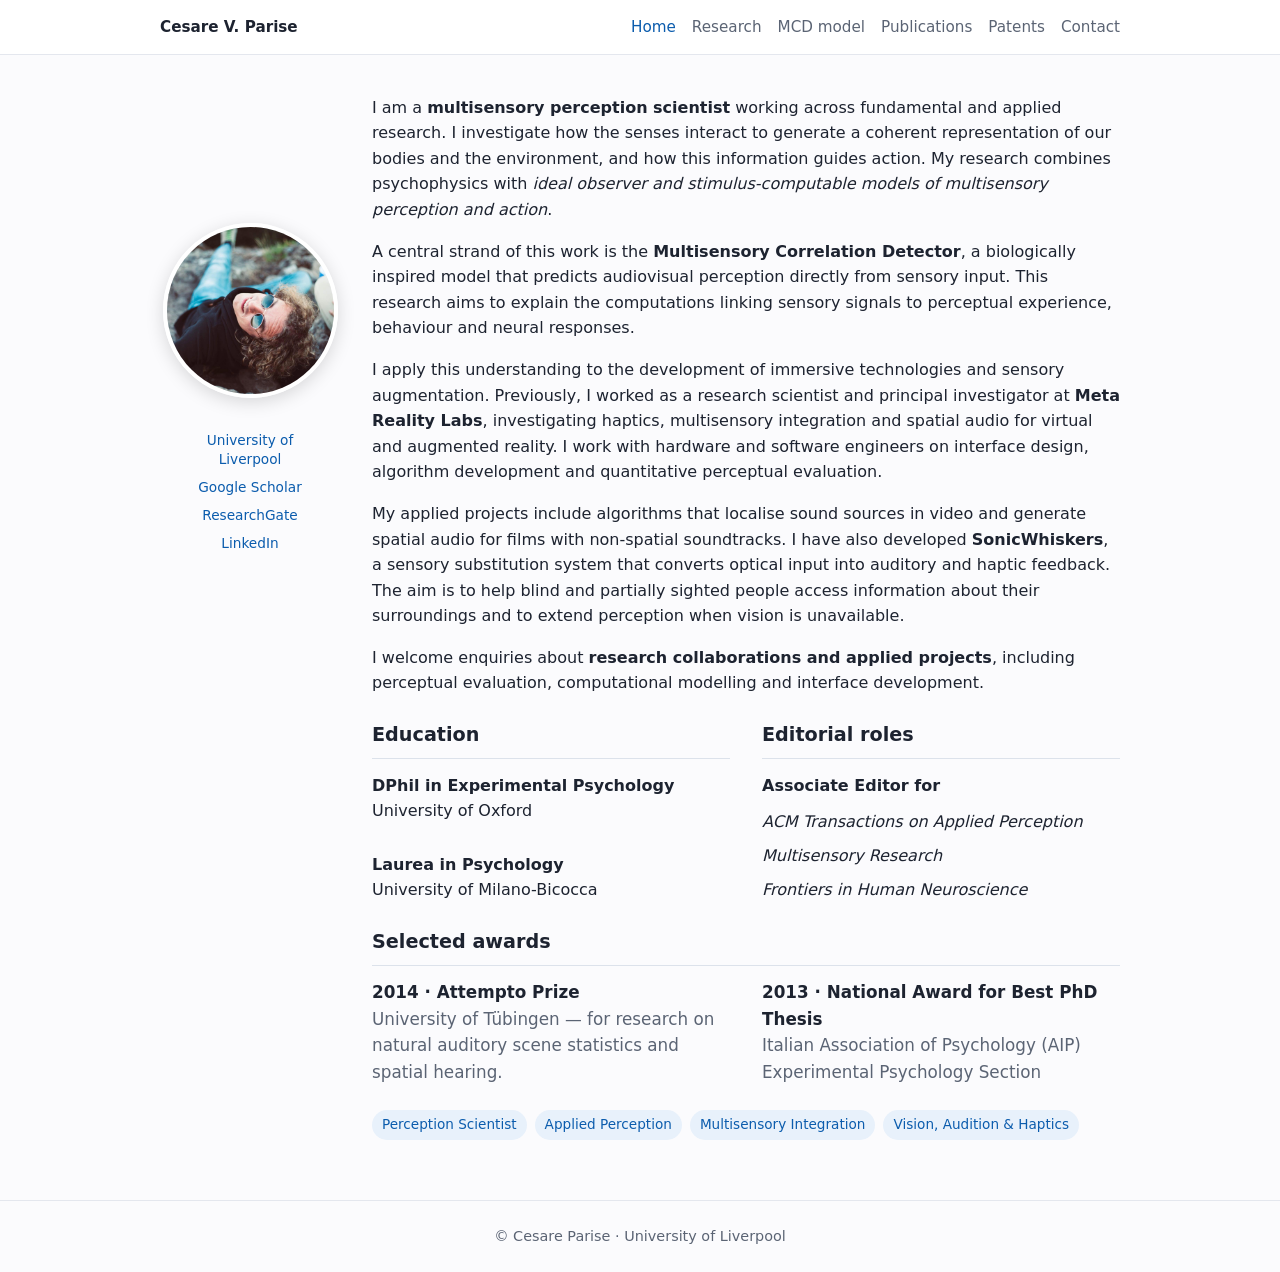
==== index.html @ 6cb60da1 "Edited the description of the input and computations in the index.html file to clarify the types of " ====
<!DOCTYPE html>
<html lang="en">
<head>
<meta charset="UTF-8">
<meta name="viewport" content="width=device-width, initial-scale=1.0">
<title>Cesare V. Parise – Perception Scientist</title>
<!-- Browser tab and bookmark icon -->
<link rel="icon" type="image/x-icon" href="favicon.ico?v=1">
<link rel="icon" type="image/png" sizes="32x32" href="favicon.png?v=1">
<link rel="apple-touch-icon" sizes="180x180" href="apple-touch-icon.png?v=1">
<style>
  :root { --ink:#1d2330; --muted:#5b6474; --accent:#0b5cad; --bg:#fbfbfd; --card:#ffffff; --line:#e4e7ee; }
  * { box-sizing: border-box; }
  body { margin:0; font-family: system-ui, -apple-system, "Segoe UI", Roboto, Helvetica, Arial, sans-serif; color:var(--ink); background:var(--bg); line-height:1.6; }
  header.top { background:#fff; border-bottom:1px solid var(--line); position:sticky; top:0; z-index:10; }
  nav { max-width:1000px; margin:0 auto; padding:14px 20px; display:flex; flex-wrap:wrap; gap:18px; align-items:center; justify-content:space-between; }
  nav .brand { font-weight:700; color:var(--ink); text-decoration:none; }
  nav ul { list-style:none; display:flex; gap:16px; margin:0; padding:0; flex-wrap:wrap; }
  nav a { color:var(--muted); text-decoration:none; font-size:0.95rem; }
  nav a:hover, nav a.active { color:var(--accent); }
  main { max-width:1000px; margin:0 auto; padding:40px 20px 60px; min-height:70vh; }
  .page { display:none; }
  .page.active { display:block; }
  .hero { display:grid; grid-template-columns: 220px 1fr; gap:36px; align-items:center; }
  .hero img { width:220px; height:220px; object-fit:cover; border-radius:50%; border:4px solid #fff; box-shadow:0 6px 24px rgba(0,0,0,.12); }
  h1 { font-size:2.2rem; margin:0 0 6px; }
  h2 { font-size:1.45rem; margin:36px 0 14px; border-bottom:2px solid var(--line); padding-bottom:6px; }
  h3 { font-size:1.1rem; margin:0 0 8px; }
  .role { color:var(--accent); font-weight:600; margin:0 0 14px; }
  .lead { font-size:1.08rem; }
  .badge { display:inline-block; background:#e8f1fb; color:var(--accent); padding:4px 10px; border-radius:999px; font-size:0.85rem; margin:4px 6px 0 0; }
  .grid { display:grid; grid-template-columns: repeat(auto-fit, minmax(260px,1fr)); gap:18px; }
  .card { background:var(--card); border:1px solid var(--line); border-radius:12px; padding:20px; }
  .card p { margin:0 0 8px; color:var(--muted); font-size:0.95rem; }
  .card.paper { border-left:4px solid var(--accent); }
  .meta { color:var(--muted); font-size:0.9rem; margin:6px 0 12px; }
  .placeholder { border:2px dashed #c5cdd9; border-radius:12px; padding:20px; color:var(--muted); background:#fff; }
  .industry { background:linear-gradient(135deg,#0b5cad 0%,#0a4a8a 100%); color:#fff; border-radius:16px; padding:32px; margin-top:36px; }
  .industry h2 { color:#fff; border-color:rgba(255,255,255,.3); margin-top:0; }
  .industry ul { padding-left:20px; margin:0 0 18px; }
  .industry li { margin-bottom:8px; }
  .btn { display:inline-block; background:#fff; color:var(--accent); padding:11px 20px; border-radius:8px; font-weight:700; text-decoration:none; margin-right:10px; margin-top:6px; }
  .btn.ghost { background:transparent; color:#fff; border:2px solid #fff; }
  .link { color:var(--accent); font-weight:600; text-decoration:none; }
  .pubs li { margin-bottom:12px; }
  .pubs .t { display:inline-block; font-size:0.75rem; background:#e8f1fb; color:var(--accent); border-radius:4px; padding:1px 6px; margin-right:6px; font-weight:600; }
  .yr { margin:28px 0 10px; color:var(--accent); font-size:1.1rem; }
  footer { border-top:1px solid var(--line); color:var(--muted); font-size:0.9rem; text-align:center; padding:24px 20px; }
  @media (max-width:720px) { .hero { grid-template-columns:1fr; text-align:center; } .hero img { margin:0 auto; } nav { justify-content:center; } }


/* ===== HOME PAGE LAYOUT ===== */

#page-home .hero {
  display: grid;
  grid-template-columns: 180px minmax(0, 1fr);
  grid-template-areas:
    "profile introduction"
    ".       credentials"
    ".       awards"
    ".       badges";
  column-gap: 2rem;
  row-gap: 1.5rem;
  align-items: start;
}

/* LEFT: photograph and profile links */

#page-home .home-profile {
  grid-area: profile;
  align-self: center;
  display: flex;
  flex-direction: column;
  align-items: center;
  gap: 1.2rem;
  min-width: 0;
}

#page-home .home-profile .home-portrait {
  display: block;
  width: 175px;
  height: 175px;
  aspect-ratio: 1;
  max-width: 100%;
  border-radius: 50%;
  object-fit: cover;
  object-position: center;
  border: 4px solid white;
  box-shadow: 0 4px 18px rgba(0,0,0,0.15);
}

/* Links beneath photograph */

#page-home .profile-links {
  display: flex;
  flex-direction: column;
  align-items: center;
  gap: 0.55rem;
  text-align: center;
}

#page-home .profile-links a {
  color: #0b5cad;
  text-decoration: none;
  font-size: 0.855rem;
  line-height: 1.4;
}

#page-home .profile-links a:hover {
  text-decoration: underline;
}

/* RIGHT: introduction */

#page-home .home-introduction {
  grid-area: introduction;
  min-width: 0;
}

#page-home .home-introduction p:first-child {
  margin-top: 0;
}

#page-home .home-introduction p:last-child {
  margin-bottom: 0;
}

/* RIGHT: credentials, two equally wide columns */

#page-home .home-credentials {
  grid-area: credentials;
  display: grid;
  grid-template-columns: repeat(2, minmax(0, 1fr));
  gap: 2rem;
  width: 100%;
  margin: 0;
  align-items: stretch;
}

#page-home .home-education,
#page-home .home-editorial {
  min-width: 0;
  display: flex;
  flex-direction: column;
}

#page-home .home-credentials h2 {
  font-size: 1.2rem;
  margin: 0 0 0.85rem;
  padding-bottom: 0.45rem;
  border-bottom: 1px solid #dce2eb;
}

/* Education: first qualification at top,
   second qualification at bottom */

#page-home .home-education .degree {
  margin: 0;
}

#page-home .home-education .degree:last-child {
  margin-top: auto;
}

/* Editorial entries: compact natural spacing */

#page-home .home-editorial p {
  margin: 0 0 0.65rem;
}

#page-home .editorial-list {
  list-style: none;
  display: flex;
  flex-direction: column;
  gap: 0.55rem;
  padding: 0;
  margin: 0;
}

#page-home .editorial-list li {
  margin: 0;
}

/* Selected awards: a full-width row below Education and Editorial roles,
   aligned to the main introduction rather than the portrait column. */
#page-home .home-awards {
  grid-area: awards;
  display: grid;
  grid-template-columns: repeat(2, minmax(0, 1fr));
  column-gap: 2rem;
  row-gap: 0.8rem;
  width: 100%;
  min-width: 0;
  align-items: start;
}

#page-home .home-awards h2 {
  grid-column: 1 / -1;
  margin: 0;
  padding-bottom: 0.45rem;
  border-bottom: 1px solid #dce2eb;
  font-size: 1.2rem;
}

#page-home .home-awards p {
  margin: 0;
  font-size: 1.05rem;
  line-height: 1.6;
  color: var(--muted);
  min-width: 0;
}

#page-home .home-awards strong { color: var(--ink); }
#page-home .home-awards a { color: inherit; text-decoration: none; }
#page-home .home-awards a:hover,
#page-home .home-awards a:focus-visible {
  color: var(--accent);
  text-decoration: underline;
}

/* RIGHT: badges below both columns */

#page-home .home-badges {
  grid-area: badges;
  display: flex;
  flex-wrap: wrap;
  gap: 0.5rem;
  min-width: 0;
}

#page-home .home-badges .badge {
  margin: 0;
}

/* MOBILE */

@media (max-width: 720px) {
  #page-home .hero {
    grid-template-columns: minmax(0, 1fr);
    grid-template-areas:
      "profile"
      "introduction"
      "credentials"
      "awards"
      "badges";
  }

  #page-home .home-profile {
    justify-self: center;
  }
}

@media (max-width: 520px) {
  #page-home .home-credentials {
    grid-template-columns: 1fr;
    gap: 1.75rem;
  }

  #page-home .home-education .degree:last-child {
    margin-top: 1rem;
  }

  #page-home .home-awards {
    grid-template-columns: 1fr;
    row-gap: 1rem;
  }
}





/* ===== RESEARCH PAGE ===== */

#page-research .research-area {
  margin-top: 2.5rem;
  padding-bottom: 2rem;
  border-bottom: 1px solid #dce2eb;
}

#page-research .research-area:last-child {
  border-bottom: none;
}

/* Figure and description */

#page-research .research-main {
  display: grid;
  grid-template-columns: minmax(0, 1.1fr) minmax(0, 1fr);
  gap: 2rem;
  align-items: start;
}

#page-research .research-figure {
  margin: 0;
  min-width: 0;
}

#page-research .research-figure img {
  display: block;
  width: 100%;
  height: auto;
  object-fit: contain;
  border-radius: 3px;
}

#page-research .research-figure figcaption {
  margin-top: 0.65rem;
  font-size: 0.82rem;
  line-height: 1.5;
  color: #667085;
}

#page-research .research-description {
  min-width: 0;
}

#page-research .research-description h2 {
  margin-top: 0;
}

#page-research .research-description p {
  margin-bottom: 1rem;
}

/* Publications */

#page-research .research-area > h3 {
  font-size: 1rem;
  margin-top: 1.5rem;
  margin-bottom: 0.75rem;
}

#page-research .research-publications {
  padding-left: 1.25rem;
  margin: 0;
}

#page-research .research-publications li {
  margin-bottom: 0.6rem;
  line-height: 1.55;
  font-size: 0.92rem;
}

#page-research .research-publications a {
  color: #0b5cad;
  text-decoration: none;
  font-weight: 500;
}

#page-research .research-publications a:hover {
  text-decoration: underline;
}

/* Responsive layout */

@media (max-width: 760px) {
  #page-research .research-main {
    grid-template-columns: 1fr;
    gap: 1.25rem;
  }
}





/* ===== CONTACT PAGE ===== */

#page-contact .contact-grid {
  display: grid;
  grid-template-columns: repeat(2, minmax(0, 1fr));
  gap: 1.25rem;
  margin: 1.5rem 0;
  align-items: stretch;
}

/* Matching cards */

#page-contact .contact-card {
  box-sizing: border-box;
  display: flex;
  flex-direction: column;
  min-width: 0;
  padding: 1.3rem;
  border: 1px solid #dce2eb;
  border-radius: 10px;
  background: #fff;
}

#page-contact .contact-card h2 {
  font-size: 1.1rem;
  margin: 0 0 1.1rem;
}

#page-contact .contact-card > p {
  margin: 0 0 0.9rem;
  line-height: 1.65;
}

/* Bottom-aligned content */

#page-contact .contact-card-footer {
  margin-top: auto;
  padding-top: 1.5rem;
  width: 100%;
}

#page-contact .contact-keywords {
  font-size: 0.85rem;
  line-height: 1.5;
  color: #667085;
  margin: 0 0 1rem;
}

/* Outlined action buttons */

#page-contact .contact-card a.contact-action,
#page-contact .contact-card a.contact-action:link,
#page-contact .contact-card a.contact-action:visited {
  box-sizing: border-box;
  display: flex;
  align-items: center;
  justify-content: center;

  width: 100%;
  min-height: 44px;
  padding: 0.65rem 1rem;

  border: 1px solid #0b5cad;
  border-radius: 24px;
  background: transparent;
  color: #0b5cad;

  font-size: 0.92rem;
  font-weight: 600;
  text-align: center;
  text-decoration: none;
  cursor: pointer;
}

#page-contact .contact-card a.contact-action:hover {
  background: #0b5cad;
  color: white;
  text-decoration: none;
}

#page-contact .contact-card a.contact-action:focus-visible {
  outline: 3px solid #80b4f5;
  outline-offset: 3px;
}

/* Direct contact */

#page-contact .contact-details {
  margin-top: 1.5rem;
  padding-top: 1.5rem;
  border-top: 1px solid #dce2eb;
}

#page-contact .contact-details h2 {
  font-size: 1.1rem;
  margin: 0 0 1rem;
}

#page-contact .contact-details p {
  margin: 0.65rem 0;
}

/* Copy email button */

#page-contact .copy-email {
  display: inline-block;
  margin-left: 0.75rem;
  padding: 0.25rem 0.6rem;
  border: 1px solid #dce2eb;
  border-radius: 6px;
  background: transparent;
  color: #0b5cad;
  font-size: 0.8rem;
  cursor: pointer;
}

#page-contact .copy-email:hover {
  background: #eaf2ff;
}

/* Mobile */

@media (max-width: 700px) {
  #page-contact .contact-grid {
    grid-template-columns: 1fr;
  }
}




/* ===== MULTISENSORY CORRELATION DETECTOR PAGE =====
   Scoped styles: these rules do not change Home, Research or Contact. */
#page-model { --mcd-soft: #eef4fb; --mcd-radius: 12px; }
#page-model a { color: var(--accent); text-underline-offset: 0.18em; }
#page-model a:focus-visible, #page-model summary:focus-visible,
#page-model video:focus-visible { outline: 3px solid #72a8e0; outline-offset: 4px; }
#page-model h1 { font-size: clamp(1.8rem, 4vw, 2.45rem); line-height: 1.2; max-width: 26ch; margin: 0; }
#page-model h2 { font-size: clamp(1.3rem, 3vw, 1.65rem); line-height: 1.3; border: 0; padding: 0; margin: 0 0 1.1rem; }
#page-model h3 { font-size: 1.08rem; line-height: 1.4; margin: 0 0 0.65rem; }
#page-model p { margin: 0 0 1rem; }
#page-model .mcd-eyebrow { color: var(--accent); font-size: 0.76rem; font-weight: 700; letter-spacing: 0.09em; text-transform: uppercase; margin: 0 0 0.65rem; }
#page-model .mcd-lead { max-width: 66ch; font-size: 1.18rem; line-height: 1.55; color: var(--muted); margin: 1rem 0 0; }
#page-model .mcd-page-heading { margin-bottom: 2.5rem; }
#page-model .mcd-hero { display: grid; grid-template-columns: minmax(0, 0.94fr) minmax(0, 1.06fr); gap: 2rem; align-items: center; }
#page-model .mcd-hero-copy { min-width: 0; }
#page-model .mcd-hero-copy h2 { font-size: 1.3rem; }
#page-model .mcd-actions { display: flex; flex-wrap: wrap; gap: 0.6rem; margin-top: 1.3rem; }
#page-model a.mcd-button { display: inline-flex; align-items: center; justify-content: center; min-height: 44px; padding: 0.65rem 1rem; border: 1px solid var(--accent); border-radius: 999px; background: transparent; color: var(--accent); font: inherit; font-size: 0.88rem; font-weight: 650; line-height: 1.35; text-align: center; text-decoration: none; }
#page-model a.mcd-button:hover { background: var(--mcd-soft); }
#page-model a.mcd-button-primary { color: #fff; background: var(--accent); }
#page-model a.mcd-button-primary:hover { background: #084781; }
#page-model .mcd-media, #page-model .mcd-figure { min-width: 0; margin: 0; }
#page-model .mcd-media { background: #fff; border: 1px solid var(--line); border-radius: var(--mcd-radius); overflow: hidden; }
#page-model .mcd-media-label { padding: 0.8rem 1rem; font-size: 0.8rem; font-weight: 700; border-bottom: 1px solid var(--line); }
#page-model video { display: block; width: 100%; height: auto; background: #fff; }
#page-model figcaption { color: var(--muted); font-size: 0.82rem; line-height: 1.55; }
#page-model .mcd-media figcaption { padding: 1rem; }
#page-model figcaption strong { color: var(--ink); }
#page-model .mcd-evidence-strip { display: grid; grid-template-columns: repeat(3,minmax(0,1fr)); margin-top: 2.25rem; padding: 1.3rem 0; background: var(--mcd-soft); border-radius: var(--mcd-radius); }
#page-model .mcd-evidence-strip > div { display: flex; flex-direction: column; padding: 0 1.25rem; }
#page-model .mcd-evidence-strip > div + div { border-left: 1px solid #d0ddeb; }
#page-model .mcd-evidence-strip strong { font-size: clamp(1.4rem, 3vw, 1.9rem); line-height: 1.2; color: var(--accent); }
#page-model .mcd-evidence-strip span { font-size: 0.85rem; color: var(--muted); margin-top: 0.35rem; }
#page-model .mcd-small { font-size: 0.82rem; line-height: 1.55; color: var(--muted); }
#page-model .mcd-stat-note { margin: 0.7rem 0 0; }
#page-model .mcd-cite { white-space: nowrap; font-size: 0.78em; font-weight: 650; text-decoration: none; }
#page-model .mcd-cite:hover { text-decoration: underline; }
#page-model .mcd-jumps { display: flex; flex-wrap: wrap; gap: 0.5rem 1rem; margin-top: 2rem; padding: 1rem 0; border-block: 1px solid var(--line); }
#page-model .mcd-jumps a { font-size: 0.86rem; text-decoration: none; padding: 0.3rem 0; }
#page-model .mcd-jumps a:hover { text-decoration: underline; }
#page-model .mcd-section { margin-top: 3.75rem; scroll-margin-top: 100px; }
#page-model .mcd-prose { max-width: none; }
#page-model .mcd-pipeline { display: grid; grid-template-columns: repeat(4,minmax(0,1fr)); gap: 0.75rem; list-style: none; padding: 0; margin: 1.75rem 0 0; }
#page-model .mcd-pipeline li { min-width: 0; padding: 1.1rem; border: 1px solid var(--line); border-radius: 9px; background: #fff; }
#page-model .mcd-pipeline span { display: block; font-size: 0.75rem; color: var(--accent); margin-bottom: 0.4rem; }
#page-model .mcd-pipeline strong { display: block; font-size: 0.91rem; line-height: 1.4; }
#page-model .mcd-pipeline small { display: block; font-size: 0.78rem; color: var(--muted); line-height: 1.4; margin-top: 0.3rem; }
#page-model .mcd-figure { margin: 1.5rem 0; }
#page-model .mcd-figure > a { display: block; border: 1px solid var(--line); padding: 1rem; background: #fff; border-radius: 10px; }
#page-model .mcd-figure img { display: block; max-width: 100%; width: 100%; height: auto; border: 0; border-radius: 0; box-shadow: none; object-fit: contain; }
#page-model .mcd-figure figcaption { margin-top: 0.75rem; }
#page-model .mcd-architecture { max-width: 760px; margin: 1.75rem 0; }
#page-model .mcd-details { margin: 1.5rem 0 0; background: #fff; border: 1px solid var(--line); border-radius: 10px; scroll-margin-top: 100px; }
#page-model .mcd-details summary { cursor: pointer; padding: 1rem 1.2rem; color: var(--accent); font-size: 0.94rem; font-weight: 650; }
#page-model .mcd-details[open] summary { border-bottom: 1px solid var(--line); }
#page-model .mcd-details-body { padding: 1.25rem; }
#page-model .mcd-details-body > :last-child { margin-bottom: 0; }
#page-model .mcd-contained-video { max-width: 640px; margin-inline: auto; }
#page-model .mcd-timeline { margin-top: 1.75rem; }
#page-model .mcd-milestone { display: grid; grid-template-columns: 105px minmax(0,1fr); gap: 1.35rem; padding: 0 0 2rem; }
#page-model .mcd-milestone:last-child { padding-bottom: 0; }
#page-model .mcd-milestone > div { padding-left: 1.35rem; border-left: 2px solid #d5e3f3; }
#page-model .mcd-year { color: var(--accent); font-size: 0.9rem; font-weight: 700; }
#page-model .mcd-milestone p:last-child { margin-bottom: 0; }
#page-model .mcd-transient-figure { max-width: 590px; }
#page-model .mcd-milestone-figure { max-width: 680px; margin-top: 1rem; }
#page-model .mcd-milestone-figure img { background: #fff; }
#page-model .mcd-signal-comparison { display: grid; grid-template-columns: repeat(2,minmax(0,1fr)); gap: 1rem; margin: 1.5rem 0; }
#page-model .mcd-compare-card { padding: 1.2rem; border: 1px solid var(--line); border-radius: 10px; background: #fff; }
#page-model .mcd-compare-card h3 { color: var(--accent); margin-bottom: 0.55rem; }
#page-model .mcd-compare-card ul { margin: 0.75rem 0 0; padding-left: 1.15rem; }
#page-model .mcd-compare-card li { margin-bottom: 0.45rem; font-size: 0.93rem; }
#page-model .mcd-video-pair { display: grid; grid-template-columns: repeat(2,minmax(0,1fr)); gap: 1rem; margin-top: 1rem; }
#page-model .mcd-video-pair .mcd-media { height: 100%; }
#page-model .mcd-video-pair figcaption { font-size: 0.8rem; }
#page-model .mcd-distance-figure-grid { display: grid; grid-template-columns: repeat(3,minmax(0,1fr)); gap: 1rem; margin: 1.35rem 0 1.5rem; }
#page-model .mcd-distance-panel { padding: 1rem; background: #fff; border: 1px solid #d4e2f2; border-radius: 10px; }
#page-model .mcd-distance-panel h3 { color: var(--accent); font-size: 0.95rem; margin-bottom: 0.45rem; }
#page-model .mcd-distance-panel ul { margin: 0; padding-left: 1.1rem; }
#page-model .mcd-distance-panel li { margin-bottom: 0.4rem; font-size: 0.92rem; }
#page-model .mcd-three-up { display: grid; grid-template-columns: repeat(3,minmax(0,1fr)); gap: 1rem; margin: 1.5rem 0; }
#page-model .mcd-topic { padding: 1.25rem; border: 1px solid var(--line); border-radius: 10px; background: #fff; }
#page-model .mcd-topic h3 { color: var(--accent); }
#page-model .mcd-topic p { font-size: 0.93rem; margin-bottom: 0; }
#page-model .mcd-demo-grid { display: grid; grid-template-columns: repeat(2,minmax(0,1fr)); gap: 1.25rem; margin-top: 1.5rem; }
#page-model .mcd-demo h3 { padding: 1rem; margin: 0; font-size: 1rem; border-bottom: 1px solid var(--line); }
#page-model .mcd-video-stage { aspect-ratio: 1 / 1; background: #f5f7fa; display: grid; place-items: center; }
#page-model .mcd-video-stage video { width: 100%; height: 100%; max-height: 100%; object-fit: contain; background: #fff; }
#page-model .mcd-case-study { background: var(--mcd-soft); border: 1px solid #d4e2f2; border-radius: var(--mcd-radius); padding: 2rem; }
#page-model .mcd-case-study > p:last-child { margin-bottom: 0; }
#page-model .mcd-distance-steps { display: grid; grid-template-columns: repeat(3,minmax(0,1fr)); gap: 1rem; margin: 1.5rem 0; }
#page-model .mcd-distance-steps > div { padding: 1rem; background: #fff; border-radius: 9px; }
#page-model .mcd-distance-steps span { display: block; font-size: 0.78rem; color: var(--muted); margin-bottom: 0.4rem; }
#page-model .mcd-distance-steps strong { display: block; font-size: 0.93rem; line-height: 1.5; }
#page-model .mcd-takeaway { font-size: 1.15rem; font-weight: 600; line-height: 1.5; border-left: 3px solid var(--accent); padding-left: 1.1rem; margin-block: 1.5rem; }
#page-model .mcd-application-grid { display: grid; grid-template-columns: repeat(3,minmax(0,1fr)); gap: 1rem; margin: 1.5rem 0; }
#page-model .mcd-application { border-top: 3px solid #a7bfdc; padding: 1.1rem 0.6rem 0 0; }
#page-model .mcd-application p { font-size: 0.94rem; }
#page-model .mcd-collaborate { display: flex; align-items: center; justify-content: space-between; gap: 1.5rem; border: 1px solid #d4e2f2; border-radius: var(--mcd-radius); background: var(--mcd-soft); padding: 1.6rem; margin-top: 1.75rem; }
#page-model .mcd-collaborate > div { max-width: 60ch; }
#page-model .mcd-collaborate p { margin-bottom: 0; font-size: 0.95rem; }
#page-model .mcd-collaborate .mcd-button { flex-shrink: 0; max-width: 100%; }
#page-model .mcd-key-paper { background: #fff; border: 1px solid var(--line); border-left: 4px solid var(--accent); border-radius: 9px; padding: 1.5rem; scroll-margin-top: 100px; }
#page-model .mcd-paper-meta { color: var(--muted); font-size: 0.85rem; }
#page-model .mcd-key-paper h3 { max-width: 75ch; }
#page-model .mcd-key-paper > p:not(.mcd-paper-meta) { color: var(--muted); font-size: 0.95rem; }
#page-model .mcd-references { margin: 0; padding-left: 1.4rem; }
#page-model .mcd-references li { font-size: 0.91rem; margin-bottom: 1.2rem; padding-left: 0.25rem; scroll-margin-top: 110px; }
#page-model .mcd-references li:last-child { margin-bottom: 0; }
#page-model .mcd-references span { display: block; color: var(--muted); margin-top: 0.3rem; }
@media (max-width: 800px) {
  #page-model .mcd-hero { grid-template-columns: minmax(0,1fr); }
  #page-model .mcd-hero-media { max-width: 660px; }
  #page-model .mcd-pipeline { grid-template-columns: repeat(2,minmax(0,1fr)); }
  #page-model .mcd-collaborate { flex-direction: column; align-items: flex-start; }
}
@media (max-width: 620px) {
  #page-model .mcd-page-heading { margin-bottom: 1.8rem; }
  #page-model .mcd-evidence-strip { grid-template-columns: minmax(0,1fr); padding: 0.25rem 1.2rem; }
  #page-model .mcd-evidence-strip > div { padding: 0.9rem 0; }
  #page-model .mcd-evidence-strip > div + div { border-left: 0; border-top: 1px solid #d0ddeb; }
  #page-model .mcd-demo-grid, #page-model .mcd-three-up, #page-model .mcd-application-grid, #page-model .mcd-distance-steps, #page-model .mcd-signal-comparison, #page-model .mcd-distance-figure-grid, #page-model .mcd-video-pair { grid-template-columns: minmax(0,1fr); }
  #page-model .mcd-milestone { grid-template-columns: minmax(0,1fr); gap: 0.35rem; }
  #page-model .mcd-milestone > div { padding-left: 1rem; }
  #page-model .mcd-section { margin-top: 2.75rem; scroll-margin-top: 155px; }
  #page-model .mcd-case-study { padding: 1.25rem; }
  #page-model .mcd-figure > a { padding: 0.4rem; }
  #page-model .mcd-key-paper, #page-model .mcd-references li, #page-model .mcd-details { scroll-margin-top: 155px; }
}
@media (prefers-reduced-motion: reduce) {
  #page-model * { scroll-behavior: auto; }
}

</style>
</head>
<body>

<header class="top">
  <nav>
    <a class="brand" href="#home">Cesare V. Parise</a>
    <ul>
      <li><a href="#home" data-page="home">Home</a></li>
      <li><a href="#research" data-page="research">Research</a></li>
      <li><a href="#model" data-page="model">MCD model</a></li>
      <li><a href="#publications" data-page="publications">Publications</a></li>
      <li><a href="#patents" data-page="patents">Patents</a></li>
      <li><a href="#contact" data-page="contact">Contact</a></li>
    </ul>
  </nav>
</header>

<main>

  
<!-- HOME -->
<section class="page" id="page-home">

  <div class="hero">

    <!-- LEFT: PROFILE -->
    <div class="home-profile">

      <img
        class="home-portrait"
        src="photo.jpg"
        alt="Portrait of Cesare V. Parise"
      >

      <nav class="profile-links" aria-label="Academic and professional profiles">

        <a href="https://www.liverpool.ac.uk/people/cesare-parise"
           target="_blank" rel="noopener noreferrer">
          University of Liverpool
        </a>

        <a href="https://scholar.google.com/citations?user=IR3CvcoAAAAJ&amp;hl=en"
           target="_blank" rel="noopener noreferrer">
          Google Scholar
        </a>

        <a href="https://www.researchgate.net/profile/Cesare-Parise"
           target="_blank" rel="noopener noreferrer">
          ResearchGate
        </a>

        <a href="https://uk.linkedin.com/in/cesare-parise-68345a6"
           target="_blank" rel="noopener noreferrer">
          LinkedIn
        </a>

      </nav>
    </div>


    <!-- RIGHT: INTRODUCTION -->
    <div class="home-introduction">

      <p>
        I am a <strong>multisensory perception scientist</strong>
        working across fundamental and applied research.
        I investigate how the senses interact to generate a
        coherent representation of our bodies and the environment,
        and how this information guides action.
        My research combines psychophysics with
        <em>ideal observer and stimulus-computable models of
        multisensory perception and action</em>.
      </p>

      <p>
        A central strand of this work is the
        <strong>Multisensory Correlation Detector</strong>,
        a biologically inspired model that predicts audiovisual
        perception directly from sensory input.
        This research aims to explain the computations linking
        sensory signals to perceptual experience, behaviour
        and neural responses.
      </p>

      <p>
        I apply this understanding to the development of
        immersive technologies and sensory augmentation.
        Previously, I worked as a research scientist and
        principal investigator at
        <strong>Meta Reality Labs</strong>,
        investigating haptics, multisensory integration and
        spatial audio for virtual and augmented reality.
        I work with hardware and software engineers on interface
        design, algorithm development and quantitative
        perceptual evaluation.
      </p>

      <p>
        My applied projects include algorithms that localise
        sound sources in video and generate spatial audio
        for films with non-spatial soundtracks.
        I have also developed <strong>SonicWhiskers</strong>,
        a sensory substitution system that converts optical
        input into auditory and haptic feedback.
        The aim is to help blind and partially sighted people
        access information about their surroundings and to
        extend perception when vision is unavailable.
      </p>

      <p>
        I welcome enquiries about
        <strong>research collaborations and applied projects</strong>,
        including perceptual evaluation, computational
        modelling and interface development.
      </p>

    </div>


    <!-- RIGHT: EDUCATION AND EDITORIAL ROLES -->
    <div class="home-credentials">

      <!-- LEFT COLUMN: EDUCATION -->
      <div class="home-education">

        <h2>Education</h2>

        <p class="degree">
          <strong>DPhil in Experimental Psychology</strong><br>
          University of Oxford
        </p>

        <p class="degree">
          <strong>Laurea in Psychology</strong><br>
          University of Milano-Bicocca
        </p>

      </div>

      <!-- RIGHT COLUMN: EDITORIAL ROLES -->
      <div class="home-editorial">

        <h2>Editorial roles</h2>

        <p><strong>Associate Editor for</strong></p>

        <ul class="editorial-list">
          <li>
            <em>ACM Transactions on Applied Perception</em>
          </li>
          <li>
            <em>Multisensory Research</em>
          </li>
          <li>
            <em>Frontiers in Human Neuroscience</em>
          </li>
        </ul>

      </div>

    </div>

    
    <!-- Selected awards: beneath Education and Editorial roles -->
    <div class="home-awards">

  <h2>Selected awards</h2>

  <p>
    <strong>
      2014 &middot;
      <a href="https://uni-tuebingen.de/newsfullview-landingpage/article/attempto-preis-fuer-junge-neurowissenschaftler/"
         target="_blank"
         rel="noopener noreferrer">Attempto Prize</a>
    </strong><br>
    University of Tübingen — for research on natural auditory
    scene statistics and spatial hearing.
  </p>

  <p>
    <strong>
      2013 &middot; National Award for Best PhD Thesis
    </strong><br>
    Italian Association of Psychology (AIP) Experimental Psychology Section<br>
    <!-- Thesis:
    <em>Signal compatibility as a modulatory factor for
    multisensory integration</em> -->
  </p>

    </div>

    <!-- RIGHT: RESEARCH BADGES -->
    <div class="home-badges">

      <span class="badge">Perception Scientist</span>
      <span class="badge">Applied Perception</span>
      <span class="badge">Multisensory Integration</span>
      <span class="badge">Vision, Audition &amp; Haptics</span>

    </div>

  </div>

</section>


<!-- RESEARCH -->
<section class="page" id="page-research">

  <h1>Research</h1>

  <p class="lead">
    My research investigates how the brain processes and combines
    information from vision, hearing and touch to perceive our bodies
    and surroundings and guide action. I combine psychophysics,
    computational modelling and neuroscience to understand the
    principles of sensory perception, with applications in immersive
    technologies and sensory augmentation.
  </p>


  <!-- 1. MULTISENSORY INTEGRATION -->
  <article class="research-area">

    <div class="research-main">

      <figure class="research-figure">
        <a href="MCD_capture.png" target="_blank">
          <img src="MCD_capture.png"
               alt="Multisensory Correlation Detector model"
               loading="lazy">
        </a>
        <figcaption>
          Multisensory Correlation Detector (MCD), a biologically
          inspired model for multisensory integration.
          Parise &amp; Ernst (2016), Nature Communications.
        </figcaption>
      </figure>

      <div class="research-description">
        <h2>Multisensory integration</h2>

        <p>
          All animals, even the simplest ones, rely on multiple sensory
          systems to perceive their bodies and surroundings.
          My research investigates the computational principles
          governing multisensory integration, with particular emphasis
          on vision and audition.
        </p>

        <p>
          A central question is how the brain determines which sensory
          signals originate from a common source and should therefore
          be integrated. I address this question through psychophysics
          and stimulus-computable models, with applications ranging
          from sensory substitution to artificial perception and
          augmented reality.
        </p>
      </div>

    </div>

    <h3>Selected publications</h3>

    <ul class="research-publications">

      <li>
        <a href="https://doi.org/10.1016/j.neubiorev.2025.106449"
           target="_blank" rel="noopener noreferrer">
          Parise, Parise &amp; Parise (2026).
        </a>
        Perceiving audiovisual synchrony: A quantitative synthesis
        of simultaneity and temporal order judgments from 185 studies.
        <em>Neuroscience &amp; Biobehavioral Reviews.</em>
      </li>

      <li>
        <a href="https://doi.org/10.7554/eLife.106122"
           target="_blank" rel="noopener noreferrer">
          Parise (2025).
        </a>
        Correlation detection as a stimulus computable account
        for audiovisual perception, causal inference, and saliency
        maps in mammals.
        <em>eLife.</em>
      </li>

      <li>
        <a href="https://doi.org/10.7554/eLife.90841"
           target="_blank" rel="noopener noreferrer">
          Parise &amp; Ernst (2025).
        </a>
        Multisensory integration operates on correlated input
        from unimodal transient channels.
        <em>eLife.</em>
      </li>

      <li>
        <a href="https://doi.org/10.1038/s41467-022-29687-6"
           target="_blank" rel="noopener noreferrer">
          Pesnot Lerousseau et al. (2022).
        </a>
        Multisensory correlation computations in the human brain
        identified by a time-resolved encoding model.
        <em>Nature Communications.</em>
      </li>

      <li>
        <a href="https://doi.org/10.1371/journal.pcbi.1005546"
           target="_blank" rel="noopener noreferrer">
          Parise &amp; Ernst (2017).
        </a>
        Noise, multisensory integration, and previous response
        in perceptual disambiguation.
        <em>PLOS Computational Biology.</em>
      </li>

      <li>
        <a href="https://doi.org/10.1038/ncomms11543"
           target="_blank" rel="noopener noreferrer">
          Parise &amp; Ernst (2016).
        </a>
        Correlation detection as a general mechanism for
        multisensory integration.
        <em>Nature Communications.</em>
      </li>

      <li>
        <a href="https://doi.org/10.1016/j.cub.2011.11.039"
           target="_blank" rel="noopener noreferrer">
          Parise, Spence &amp; Ernst (2012).
        </a>
        When correlation implies causation in multisensory integration.
        <em>Current Biology.</em>
      </li>

    </ul>

  </article>


  <!-- 2. SPATIAL HEARING -->
  <article class="research-area">

    <div class="research-main">

      <figure class="research-figure">
        <a href="PNAS_capture_small.png" target="_blank">
          <img src="PNAS_capture_small.png"
               alt="Frequency-dependent sound localisation responses"
               loading="lazy">
        </a>
        <figcaption>
          Frequency-induced biases in sound-source localisation,
          illustrated by localisation responses across different
          frequency bands.
          Parise, Knorre &amp; Ernst (2014), PNAS.
        </figcaption>
      </figure>

      <div class="research-description">
        <h2>Spatial hearing</h2>

        <p>
          Unlike vision and touch, which rely on spatially organised
          sensory receptors, the cochlea is organised primarily
          according to sound frequency. Nevertheless, humans can
          accurately localise sounds in their surroundings.
        </p>

        <p>
          My research investigates the computational principles
          of spatial hearing, including how acoustic cues and
          natural scene statistics shape sound localisation,
          how we perceive auditory motion, and how perceptual
          learning allows us to adapt to unfamiliar acoustic
          environments.
        </p>
      </div>

    </div>

    <h3>Selected publications</h3>

    <ul class="research-publications">

      <li>
        <a href="https://doi.org/10.1016/j.isci.2024.111308"
           target="_blank" rel="noopener noreferrer">
          Parise et al. (2024).
        </a>
        Happy new ears: Rapid adaptation to novel spectral cues
        in vertical sound localization.
        <em>iScience.</em>
      </li>

      <li>
        <a href="https://doi.org/10.1098/rspb.2017.0673"
           target="_blank" rel="noopener noreferrer">
          Senna, Parise &amp; Ernst (2017).
        </a>
        Modulation frequency as a cue for auditory speed perception.
        <em>Proceedings of the Royal Society B.</em>
      </li>

      <li>
        <a href="https://doi.org/10.1038/srep14054"
           target="_blank" rel="noopener noreferrer">
          Senna, Parise &amp; Ernst (2015).
        </a>
        Hearing in slow-motion: Humans underestimate the speed
        of moving sounds.
        <em>Scientific Reports.</em>
      </li>

      <li>
        <a href="https://doi.org/10.1073/pnas.1322705111"
           target="_blank" rel="noopener noreferrer">
          Parise, Knorre &amp; Ernst (2014).
        </a>
        Natural auditory scene statistics shapes human spatial hearing.
        <em>Proceedings of the National Academy of Sciences.</em>
      </li>

    </ul>

  </article>


  <!-- 3. TOUCH AND MOTOR CONTROL -->
  <article class="research-area">

    <div class="research-main">

      <figure class="research-figure">
        <a href="CHI_capture.png" target="_blank">
          <img src="CHI_capture.png"
               alt="Pseudo-haptic weight perception in virtual reality"
               loading="lazy">
        </a>
        <figcaption>
          Pseudo-haptic weight: manipulating the control-display
          ratio changes the perceived weight of virtual objects
          without physical force feedback.
          Samad et al. (2019), ACM CHI.
        </figcaption>
      </figure>

      <div class="research-description">
        <h2>Touch and motor control</h2>

        <p>
          Our hands are our primary means of interacting with
          the environment. Touch and proprioception provide
          information about objects and our own movements,
          contributing to both perception and action.
        </p>

        <p>
          My research investigates how tactile information
          contributes to manual interactions and how multisensory
          integration can compensate for impoverished haptic
          feedback. A particular focus is the development and
          evaluation of perceptually informed interfaces for
          virtual and augmented reality.
        </p>
      </div>

    </div>

    <h3>Selected publications</h3>

    <ul class="research-publications">

      <li>
        <a href="https://doi.org/10.1152/jn.00583.2020"
           target="_blank" rel="noopener noreferrer">
          Ryan et al. (2021).
        </a>
        The interaction between motion and texture in the sense of touch.
        <em>Journal of Neurophysiology.</em>
      </li>

      <li>
        <a href="https://doi.org/10.1126/sciadv.aaw3121"
           target="_blank" rel="noopener noreferrer">
          Moscatelli et al. (2019).
        </a>
        Touch as an auxiliary proprioceptive cue for movement control.
        <em>Science Advances.</em>
      </li>

      <li>
        <a href="https://doi.org/10.1145/3290605.3300550"
           target="_blank" rel="noopener noreferrer">
          Samad, Gatti, Hermes, Benko &amp; Parise (2019).
        </a>
        Pseudo-haptic weight: Changing the perceived weight
        of virtual objects by manipulating control-display ratio.
        <em>ACM CHI.</em>
      </li>

    </ul>

  </article>

</section>


  <!-- MODEL -->
  <section class="page" id="page-model" aria-labelledby="mcd-title">

    <header class="mcd-page-heading">
      <p class="mcd-eyebrow">From sensory signals to perception</p>
      <h1 id="mcd-title">Multisensory Correlation Detector model</h1>
      <p class="mcd-lead">A biologically inspired model that turns images and sounds into predictions of what we perceive&mdash;and where we look.</p>
    </header>

    <div class="mcd-hero">
      <div class="mcd-hero-copy">
        <h2>One mechanism. Many perceptual effects.</h2>
        <p>When someone speaks, their movements and voice change together. The <strong>Multisensory Correlation Detector (MCD)</strong> uses this shared structure to connect information across the senses.</p>
        <p>Rather than starting with a description of a stimulus, the model processes the stimulus itself. From pixels and audio samples, it generates predictions about audiovisual timing, cue integration, perceptual illusions and attention. <a class="mcd-cite" href="#mcd-ref-population" aria-label="Reference 1: Parise, 2025">[1]</a></p>
        <div class="mcd-actions">
          <a class="mcd-button mcd-button-primary" href="#mcd-applications">Explore the applications</a>
          <a class="mcd-button" href="https://elifesciences.org/articles/106122" target="_blank" rel="noopener noreferrer">Read the key paper</a>
        </div>
      </div>
      <figure class="mcd-media mcd-hero-media">
        <div class="mcd-media-label">Watch: predicting where people look</div>
        <video controls playsinline preload="none" width="616" height="332" poster="assets/mcd/gaze-poster.jpg" aria-describedby="mcd-gaze-caption">
          <source src="assets/mcd/gaze.mp4" type="video/mp4">
          Your browser does not support embedded video. <a href="assets/mcd/gaze.mp4">Open the gaze demonstration.</a>
        </video>
        <figcaption id="mcd-gaze-caption">The recorded conversation is shown above the model&rsquo;s correlation map; coloured markers show measured gaze. The model highlights the active speaker without face recognition or speech recognition. Demonstration accompanying <a href="https://elifesciences.org/articles/106122" target="_blank" rel="noopener noreferrer">Parise (2025)</a>, using footage and eye-tracking data from Coutrot &amp; Guyader (2015).</figcaption>
      </figure>
    </div>

    <div class="mcd-evidence-strip" aria-label="Scope of the 2025 population-model study">
      <div><strong>69</strong><span>experiments simulated</span></div>
      <div><strong>3 species</strong><span>humans, rats and monkeys</span></div>
      <div><strong>&gt;0.97</strong><span>reported mean model&ndash;data correlation</span></div>
    </div>
    <p class="mcd-small mcd-stat-note">Results reported in the 2025 population-model paper. Correlation measures agreement with the data, not percentage accuracy. The model shares its sensory architecture across tests; task-specific parameters and species-specific temporal tuning are described <a href="#mcd-scope">below</a>. <a class="mcd-cite" href="#mcd-ref-population" aria-label="Reference 1">[1]</a></p>

    <div class="mcd-jumps" role="navigation" aria-label="On this model page">
      <a href="#mcd-concept">The approach</a>
      <a href="#mcd-optimality">MLE &amp; causal inference</a>
      <a href="#mcd-mechanism">The mechanism</a>
      <a href="#mcd-evidence">The evidence</a>
      <a href="#mcd-demonstrations">Demonstrations</a>
      <a href="#mcd-distance">Synchrony with distance</a>
      <a href="#mcd-applications">Applied projects</a>
      <a href="#mcd-papers">Papers</a>
    </div>

    <section class="mcd-section" id="mcd-concept" aria-labelledby="mcd-concept-heading">
      <p class="mcd-eyebrow">The gap</p>
      <h2 id="mcd-concept-heading">What perception achieves is not yet how it works</h2>
      <div class="mcd-prose">
        <p>Multisensory research has been strongly shaped by ideal-observer models, particularly maximum-likelihood estimation and Bayesian causal inference. In David Marr&rsquo;s terms, these are primarily <strong>computational-level accounts</strong>: they explain the goals of perception, such as obtaining reliable estimates and deciding which signals belong together.</p>
        <p>Their success leaves an important question open. <strong>How are these computations performed on the sensory stream?</strong> The influential cue-integration models typically begin with quantities such as location, reliability or audiovisual delay. Biological systems must first extract useful information from changing light and sound.</p>
        <p>The MCD addresses this <strong>algorithmic gap</strong> by making the intermediate representations and transformations explicit. It does not reject the achievements of Bayesian models: it asks how behaviour consistent with those accounts can emerge from elementary operations on sensory signals. <a class="mcd-cite" href="#mcd-ref-population" aria-label="Reference 1">[1]</a></p>
      </div>
      <ol class="mcd-pipeline" aria-label="The model's processing stages">
        <li><span>01</span><strong>Images &amp; sounds</strong><small>The sensory input</small></li>
        <li><span>02</span><strong>Detect changes</strong><small>Transient sensory responses</small></li>
        <li><span>03</span><strong>Compare the senses</strong><small>Correlation and relative lag</small></li>
        <li><span>04</span><strong>Read out the response</strong><small>Perceptual decisions or saliency</small></li>
      </ol>
    </section>

    <section class="mcd-section" id="mcd-optimality" aria-labelledby="mcd-optimality-heading">
      <p class="mcd-eyebrow">Statistical optimality</p>
      <h2 id="mcd-optimality-heading">MLE and Bayesian causal inference explain a lot &mdash; but they start later in the computation</h2>
      <div class="mcd-prose">
        <p><strong>Maximum-likelihood estimation (MLE)</strong> explains why two sensory cues are often combined in proportion to their reliability. <strong>Bayesian causal inference (BCI)</strong> explains why that integration weakens or breaks down when the cues are too discrepant, by weighting fusion against the probability that the signals arise from a common cause.</p>
        <p>These frameworks are central to modern multisensory research and the MCD is meant to complement them, not replace them. Their main limitation is that they typically operate on <strong>experimenter-defined variables</strong> &mdash; such as cue location, audiovisual delay, cue reliability and their probability distributions. Real perceptual systems do not receive those abstractions. They receive patterns of light and sound, and must infer those quantities from the sensory stream.</p>
        <p>The MCD works one step earlier. It operates on <strong>signals and their processing</strong>: images, sounds, and the changing structure they share over time and space. From a scientific perspective, this means that the problem it solves is closer to the one biological perceptual systems actually face. A further consequence is breadth: the same model that reproduces MLE-like cue combination and BCI-like segregation can also be run on realistic audiovisual scenes, such as a real ventriloquist performance, where classical parametric models do not directly operate. <a class="mcd-cite" href="#mcd-ref-population" aria-label="Reference 1">[1]</a></p>
      </div>
      <div class="mcd-signal-comparison" aria-label="Comparison between statistical-level models and the signal-computable MCD approach">
 <article class="mcd-compare-card">
    <h3>Statistically optimal models (MLE and BCI)</h3>
    <ul>
      <li>
        <strong>Input:</strong>
        Sensory estimates and their probability distributions,
        including cue reliability and prior information.
      </li>
      <li>
        <strong>Computations:</strong>
        Reliability-weighted cue combination (MLE) and inference
        about common versus independent sensory causes (BCI).
      </li>
      <li>
        <strong>Outputs:</strong>
        Predicted perceptual estimates, biases, precision
        and patterns of sensory integration or segregation.
      </li>
    </ul>
  </article>

  <article class="mcd-compare-card">
    <h3>Stimulus-computable MCD model</h3>
    <ul>
      <li>
        <strong>Input:</strong>
        Spatiotemporally varying audiovisual signals, 
        including image sequences and acoustic waveforms.
      </li>
      <li>
        <strong>Computations:</strong>
        Unimodal transient detection and crossmodal correlation detection,
        producing dynamic representations of correlation and
        relative lag of unimodal transients across space and time.
      </li>
      <li>
        <strong>Outputs:</strong>
        Correlation and lag responses, spatial correspondence
        maps and predictions of perceptual judgements,
        cue integration and attentional orienting.
      </li>
    </ul>
  </article>

      </div>
      <p class="mcd-small">In the 2025 population-model paper, the spatial population of MCD units reproduces the classic signatures associated with MLE and BCI, while also extending naturally to realistic, dynamic material. This is the bridge between ideal-observer theory and stimulus-computable modelling. <a class="mcd-cite" href="#mcd-ref-population" aria-label="Reference 1">[1]</a></p>
    </section>

    <section class="mcd-section" id="mcd-mechanism" aria-labelledby="mcd-mechanism-heading">
      <p class="mcd-eyebrow">The mechanism</p>
      <h2 id="mcd-mechanism-heading">A familiar circuit, a different question</h2>
      <div class="mcd-prose">
        <p>The starting point is the <strong>Hassenstein&ndash;Reichardt detector</strong>, a classic model of motion vision. It compares signals from neighbouring visual locations after delaying one relative to the other. Its component operations have been studied extensively in insect neuroscience, providing a physiologically grounded starting point rather than an arbitrary mathematical construction.</p>
        <p>We adapted this principle to compare inputs <strong>across senses rather than across neighbouring points in an image</strong>. Two complementary outputs indicate how strongly the signals are correlated and which modality leads. Temporal filtering and simple interactions between signals make both outputs evolve continuously over time. <a class="mcd-cite" href="#mcd-ref-original" aria-label="Reference 4: Parise and Ernst, 2016">[4]</a></p>
        <p>The research programme is a test of sufficiency: <strong>how much of multisensory perception can this minimal, biologically plausible mechanism explain?</strong> The aim is not a separate model for every illusion, but a shared processing architecture tested against different stimuli, tasks and measures.</p>
      </div>
      <figure class="mcd-figure mcd-architecture">
        <a href="assets/mcd/population-model.png" target="_blank" rel="noopener noreferrer" aria-label="Open the population-model diagram at full size">
          <img src="assets/mcd/population-model.png" alt="A single detector compares auditory and visual transients and produces correlation and lag signals. A spatial population repeats this operation, with normalisation supporting a combined location estimate." width="984" height="629" loading="lazy">
        </a>
        <figcaption><strong>From a local computation to a population.</strong> Left: a detector provides correlation and lag read-outs. Right: spatially arranged detectors combine input from auditory and visual transient channels; normalisation supports a population estimate of location. Original artwork from Parise (2026), Figure 1. <a class="mcd-cite" href="#mcd-ref-perspective" aria-label="Reference 7: Parise, 2026 perspective">[7]</a></figcaption>
      </figure>
      <details class="mcd-details">
        <summary>Watch the original detector in action</summary>
        <div class="mcd-details-body">
          <figure class="mcd-media mcd-contained-video">
            <video controls playsinline preload="none" width="640" height="480" poster="assets/mcd/detector-animation-poster.jpg" aria-describedby="mcd-animation-caption">
              <source src="assets/mcd/detector-animation.mp4" type="video/mp4">
              <a href="assets/mcd/detector-animation.mp4">Open the detector animation.</a>
            </video>
            <figcaption id="mcd-animation-caption">The original MCD&rsquo;s two outputs change as the relative timing of the inputs changes. Correlation is strongest near alignment; the lag signal distinguishes which sense leads. This silent animation accompanies Parise &amp; Ernst (2016); later work refined the input stage to detect unsigned transients. <a class="mcd-cite" href="#mcd-ref-original" aria-label="Reference 4">[4]</a></figcaption>
          </figure>
        </div>
      </details>
    </section>

    <section class="mcd-section" id="mcd-evidence" aria-labelledby="mcd-evidence-heading">
      <p class="mcd-eyebrow">The research programme</p>
      <h2 id="mcd-evidence-heading">Evidence, not just a plausible circuit</h2>
      <div class="mcd-timeline">
        <article class="mcd-milestone">
          <p class="mcd-year">2012&ndash;2013</p>
          <div>
            <h3>Correlation matters beyond coincidence</h3>
            <p>Before developing the model, we tested whether the fine temporal structure of audiovisual signals affects integration. In a localisation task, the gain in precision matched the prediction for optimal integration only when the signals were temporally correlated&mdash;even though they occupied the same physical location in both conditions. A subsequent study showed the complementary cost: correlated signals made spatial discrepancies harder to detect. Correlation therefore promotes binding, not simply better performance on every task. <a class="mcd-cite" href="#mcd-ref-correlation" aria-label="Reference 2: Parise and colleagues, 2012">[2]</a> <a class="mcd-cite" href="#mcd-ref-crosscorrelation" aria-label="Reference 3: Parise and colleagues, 2013">[3]</a></p>
            <figure class="mcd-figure mcd-milestone-figure">
              <a href="assets/mcd/current-biology-2012-fig1.png" target="_blank" rel="noopener noreferrer" aria-label="Open Current Biology figure 1 at full size">
                <img src="assets/mcd/current-biology-2012-fig1.png" alt="Figure from the 2012 Current Biology paper showing correlated and uncorrelated audiovisual stimuli and the localisation set-up used to test whether correlation promotes multisensory integration." width="490" height="740" loading="lazy">
              </a>
              <figcaption><strong>From the 2012 study.</strong> Correlated and uncorrelated audiovisual sequences were compared using the same localisation task. This was the empirical starting point for the correlation-based framework. Figure 1 from Parise, Spence &amp; Ernst (2012). <a class="mcd-cite" href="#mcd-ref-correlation" aria-label="Reference 2">[2]</a></figcaption>
            </figure>
          </div>
        </article>
        <article class="mcd-milestone">
          <p class="mcd-year">2016</p>
          <div>
            <h3>Predicting a percept, not recovering a label</h3>
            <p>The first MCD was tested with independently generated, random sequences of clicks and flashes. Observers judged whether the streams seemed to share a cause and which seemed to lead. These sequences did not supply a uniquely defined correct classification for the two streams as a whole. Success therefore required matching the stimulus features that shaped human judgements&mdash;not merely recovering an experimenter-assigned answer. Given the same sequences, the MCD reproduced the observed classification patterns. <a class="mcd-cite" href="#mcd-ref-original" aria-label="Reference 4">[4]</a></p>
          </div>
        </article>
        <article class="mcd-milestone">
          <p class="mcd-year">2022</p>
          <div>
            <h3>Testing the computations against brain activity</h3>
            <p>In a magnetoencephalography (MEG) study, participants judged audiovisual sequences while their brain activity was recorded. A time-resolved encoding analysis linked the MCD&rsquo;s dynamics to temporo-parietal responses. Correlation-related signals were evident across tasks; lag-related evidence was more task-dependent. This connects a model of behavioural judgements to the unfolding neural computations, rather than only to a final response. <a class="mcd-cite" href="#mcd-ref-meg" aria-label="Reference 6: Pesnot Lerousseau and colleagues, 2022">[6]</a></p>
            <figure class="mcd-figure mcd-milestone-figure">
              <a href="assets/mcd/meg-2022-figure.png" target="_blank" rel="noopener noreferrer" aria-label="Open the MEG figure at full size">
                <img src="assets/mcd/meg-2022-figure.png" alt="Figure from the 2022 MEG study showing spatio-temporal cluster analysis, cluster activity as a function of MCD correlation output, single-trial behavioural prediction, and estimated cortical sources." width="920" height="750" loading="lazy">
              </a>
              <figcaption><strong>The link to brain activity.</strong> A simple summary figure from the MEG paper: MCD-related dynamics predict task-relevant neural activity and help localise its cortical sources. Figure 3 from Pesnot Lerousseau et al. (2022). <a class="mcd-cite" href="#mcd-ref-meg" aria-label="Reference 6">[6]</a></figcaption>
            </figure>
          </div>
        </article>
        <article class="mcd-milestone">
          <p class="mcd-year">2025</p>
          <div>
            <h3>What enters the detector? Changes, not sustained intensity</h3>
            <p>Two psychophysical experiments identified the importance of <strong>unsigned transients</strong>: changes in a signal, regardless of whether its intensity rises or falls. This matters because a shared event need not make light and sound intensities change in the same direction. The relevant evidence can be that something changes in both senses at the same time.</p>
            <p>A striking prediction follows. For periodically modulated stimuli, both onsets and offsets provide matching events. Perceived synchrony can therefore peak <strong>twice within one stimulus cycle</strong>&mdash;when the signals are in phase and when they are half a cycle apart. Observers showed this frequency-doubling effect, and the transient-based MCD reproduced it. <a class="mcd-cite" href="#mcd-ref-transients" aria-label="Reference 5: Parise and Ernst, 2025">[5]</a></p>
            <figure class="mcd-figure mcd-transient-figure">
              <a href="assets/mcd/two-peaked-synchrony.png" target="_blank" rel="noopener noreferrer" aria-label="Open the synchrony data and model plot at full size">
                <img src="assets/mcd/two-peaked-synchrony.png" alt="Reported synchrony peaks twice per period of audiovisual phase shift. Human data points closely follow the MCD curve; the two ends of the horizontal axis represent the same phase." width="1060" height="540" loading="lazy">
              </a>
              <figcaption><strong>Two synchrony peaks, one mechanism.</strong> Dots: human judgements. Curve: MCD responses. The endpoints repeat the same phase; the second distinct maximum occurs halfway through the cycle. Cropped from Parise &amp; Ernst (2025), Figure 5d. <a class="mcd-cite" href="#mcd-ref-transients" aria-label="Reference 5">[5]</a></figcaption>
            </figure>
          </div>
        </article>
      </div>
    </section>

    <section class="mcd-section" id="mcd-population" aria-labelledby="mcd-population-heading">
      <p class="mcd-eyebrow">The population model</p>
      <h2 id="mcd-population-heading">From clicks and flashes to natural audiovisual scenes</h2>
      <div class="mcd-prose">
        <p>A single detector compares two signals over time. A <strong>lattice of detectors</strong> extends the same operation across space: each unit compares local visual changes with auditory input. With spatialised sound, the sensory inputs have aligned receptive fields; with a mono soundtrack, the auditory envelope is shared across image locations. The architecture does not require lateral message-passing between detector units; a population normalisation is used for spatial estimation.</p>
        <p>This makes the model <strong>image- and sound-computable</strong>. It can process the footage used in an experiment, rather than being supplied only with its nominal audiovisual delay or spatial discrepancy. The 2025 study tested this architecture across 69 experiments, spanning seven behavioural tasks and data from 534 humans, 110 rats and two monkeys. <a class="mcd-cite" href="#mcd-ref-population" aria-label="Reference 1">[1]</a></p>
      </div>
      <div class="mcd-three-up">
        <article class="mcd-topic"><h3>Time</h3><p>Synchrony and temporal-order judgements, temporal adaptation, and the dependence of audiovisual speech illusions on timing.</p></article>
        <article class="mcd-topic"><h3>Space</h3><p>Reliability-weighted cue combination, the ventriloquist effect, and the integration or segregation of signals described by Bayesian causal inference.</p></article>
        <article class="mcd-topic"><h3>Attention</h3><p>Audiovisual saliency maps that identify correlated regions of a scene and predict the distribution of gaze during natural viewing.</p></article>
      </div>
      <p class="mcd-prose">The important result is not just the number of successful fits. <strong>The same low-level computations connect effects usually studied in separate paradigms.</strong> MLE-like cue integration and BCI-like segregation emerge from a shared sensory mechanism, rather than from independent explanations for each phenomenon. <a class="mcd-cite" href="#mcd-ref-population" aria-label="Reference 1">[1]</a></p>
      <details class="mcd-details" id="mcd-scope">
        <summary>What was fitted, and what does the model not claim?</summary>
        <div class="mcd-details-body mcd-prose">
          <p>The population study estimated a common set of temporal-filter constants jointly across human timing experiments, with a separate, faster tuning for rats. These constants were then held fixed across additional tests. Depending on the simulation, 0&ndash;4 further parameters described task read-out or spatial uncertainty; the gaze analysis required no additional fitted parameters. The model is therefore <em>not</em> wholly parameter-free, and the reported mean correlation is not a held-out accuracy score for every experiment.</p>
          <p>The speech simulations explain how audiovisual timing affects integration and the incidence of an illusion, not how a phoneme or word is recognised. The model does not currently include linguistic knowledge or top-down expectations. Its breadth is demonstrated over the tested studies, not over every possible audiovisual phenomenon. <a class="mcd-cite" href="#mcd-ref-population" aria-label="Reference 1">[1]</a></p>
        </div>
      </details>
    </section>

    <section class="mcd-section" id="mcd-demonstrations" aria-labelledby="mcd-demonstrations-heading">
      <p class="mcd-eyebrow">See the computations</p>
      <h2 id="mcd-demonstrations-heading">Illusions without a specialised illusion mechanism</h2>
      <p class="mcd-prose">These demonstrations show the model&rsquo;s responses to the audiovisual material itself. No face detector, lip tracker or speech recogniser is needed to compute the maps. Play with sound to experience the stimuli; browser playback is illustrative, not a calibrated psychophysical test. <a class="mcd-cite" href="#mcd-ref-population" aria-label="Reference 1">[1]</a></p>
      <div class="mcd-demo-grid">
        <figure class="mcd-media mcd-demo">
          <h3>When seeing changes hearing</h3>
          <div class="mcd-video-stage">
            <video controls playsinline preload="none" width="904" height="780" poster="assets/mcd/mcgurk-poster.jpg" aria-describedby="mcd-mcgurk-caption">
              <source src="assets/mcd/mcgurk.mp4" type="video/mp4">
              <a href="assets/mcd/mcgurk.mp4">Open the McGurk demonstration.</a>
            </video>
          </div>
          <figcaption id="mcd-mcgurk-caption"><strong>The McGurk illusion.</strong> Mismatched lip movements and speech can change the syllable a listener reports. As audiovisual delay varies, the model&rsquo;s correlation response changes with the likelihood of integration. The response concentrates around the mouth without recognising it as a mouth. The model predicts the timing dependence of the effect, not phoneme identity. Demonstration accompanying <a href="https://elifesciences.org/articles/106122" target="_blank" rel="noopener noreferrer">Parise (2025)</a>.</figcaption>
        </figure>
        <figure class="mcd-media mcd-demo">
          <h3>When sound follows a visual source</h3>
          <div class="mcd-video-stage">
            <video controls playsinline preload="none" width="450" height="606" poster="assets/mcd/ventriloquist-poster.jpg" aria-describedby="mcd-ventriloquist-caption">
              <source src="assets/mcd/ventriloquist.mp4" type="video/mp4">
              <a href="assets/mcd/ventriloquist.mp4">Open the ventriloquist demonstration.</a>
            </video>
          </div>
          <figcaption id="mcd-ventriloquist-caption"><strong>The ventriloquist effect.</strong> The upper panel shows the scene; the panels below show the spatial and temporal distribution of correlation. The response follows the visual source whose movements match the soundtrack, including the dummy. It does not need to understand the performance. The dummy&rsquo;s voice was pitch-shifted in post-production. Demonstration accompanying <a href="https://elifesciences.org/articles/106122" target="_blank" rel="noopener noreferrer">Parise (2025)</a>.</figcaption>
        </figure>
      </div>
      <details class="mcd-details">
        <summary>A closer look: the response to natural speech</summary>
        <div class="mcd-details-body">
          <figure class="mcd-media mcd-contained-video">
            <video controls playsinline preload="none" width="904" height="780" poster="assets/mcd/speech-poster.jpg" aria-describedby="mcd-speech-caption">
              <source src="assets/mcd/speech.mp4" type="video/mp4">
              <a href="assets/mcd/speech.mp4">Open the speech-processing demonstration.</a>
            </video>
            <figcaption id="mcd-speech-caption">The video, correlation map and lag map are shown side by side. Traces below show the stimuli, transient responses and detector outputs as the audiovisual delay changes. This makes the intermediate processing visible, not just the final prediction. Demonstration accompanying <a href="https://elifesciences.org/articles/106122" target="_blank" rel="noopener noreferrer">Parise (2025)</a>.</figcaption>
          </figure>
        </div>
      </details>
    </section>

    <section class="mcd-section mcd-case-study" id="mcd-distance" aria-labelledby="mcd-distance-heading">
      <p class="mcd-eyebrow">An unexpected test</p>
      <h2 id="mcd-distance-heading">Scaling synchrony with distance without explicitly calculating distance</h2>
      <p>Sound takes longer than light to reach an observer. In a classic experiment, Alais &amp; Carlile (2005) found that subjective audiovisual alignment shifted with perceived source distance, approximately as expected from sound propagation. The result was interpreted in terms of estimating distance and compensating for the associated acoustic travel time. <a class="mcd-cite" href="#mcd-ref-distance" aria-label="Reference 8: Alais and Carlile, 2005">[8]</a></p>
      <p>The MCD reproduces this shift <strong>without an explicit distance estimate or a stored speed of sound</strong>. The explanation lies in the auditory envelope: in the tested reverberant stimuli, increasing distance weakens the direct onset relative to the reverberant tail. The sound becomes less front-loaded, changing the evidence received by the lag detector.</p>
      <figure class="mcd-figure mcd-milestone-figure">
        <a href="assets/mcd/scaling-synchrony-distance-summary.png" target="_blank" rel="noopener noreferrer" aria-label="Open the synchrony-with-distance summary figure at full size">
          <img src="assets/mcd/scaling-synchrony-distance-summary.png" alt="Summary figure showing scaling of audiovisual synchrony with distance: stimulus log envelopes for different distances, temporal-order judgement curves, and the resulting shift in subjective synchrony as distance increases." width="640" height="228" loading="lazy">
        </a>
        <figcaption><strong>Scaling audiovisual synchrony with distance.</strong> The 2025 paper shows, side by side, the distance-dependent stimulus envelopes, the psychometric curves, and the resulting shift in subjective synchrony. The key point is that the scaling emerges from changes in the auditory signal itself. <a class="mcd-cite" href="#mcd-ref-population" aria-label="Reference 1">[1]</a></figcaption>
      </figure>
      <div class="mcd-distance-figure-grid" aria-label="What Figure 2B shows in the 2025 paper">
        <article class="mcd-distance-panel">
          <h3>Stimuli</h3>
          <ul>
            <li>Click envelopes recorded at different apparent distances</li>
            <li>The reverberant tail stays the same</li>
            <li>The direct onset weakens with distance</li>
          </ul>
        </article>
        <article class="mcd-distance-panel">
          <h3>Psychometric curves</h3>
          <ul>
            <li>Empirical and predicted synchrony curves are shown for each distance</li>
            <li>All four curves share the same decision parameters</li>
            <li>The separation across curves comes from the signal waveform</li>
          </ul>
        </article>
        <article class="mcd-distance-panel">
          <h3>Scaling result</h3>
          <ul>
            <li>The point of subjective synchrony shifts systematically with distance</li>
            <li>The shift scales approximately with the speed of sound</li>
            <li>The MCD reproduces this trend from the stimulus structure alone</li>
          </ul>
        </article>
      </div>
      <div class="mcd-distance-steps" aria-label="How the tested distance effect arises in the model">
        <div><span>In the stimulus</span><strong>Direct onset weakens relative to the reverberant tail</strong></div>
        <div><span>In the detector</span><strong>The temporal balance of sensory evidence shifts</strong></div>
        <div><span>In the prediction</span><strong>The point of subjective alignment shifts</strong></div>
      </div>
      <p>All four distance conditions were fitted with <strong>one shared set of decision parameters</strong>, while the temporal filters were held fixed. The separation between the curves therefore arose from the stimulus waveforms, not a different delay correction fitted to each distance. <a class="mcd-cite" href="#mcd-ref-population" aria-label="Reference 1">[1]</a></p>
      <p class="mcd-takeaway">The broader lesson: structure already present in a sensory signal can support behaviour that appears to require an explicit physical calculation.</p>
      <p class="mcd-small">The 2025 paper shows these three components together: the distance-dependent click envelopes, the corresponding psychometric curves, and the final scaling of subjective synchrony with distance. This demonstrates a sufficient signal-based explanation of the tested effect; it does not imply that the brain never represents distance. <a href="https://elifesciences.org/articles/106122/figures#fig2" target="_blank" rel="noopener noreferrer">See Figure 2B for the full stimuli and plots.</a></p>
    </section>

    <section class="mcd-section" id="mcd-applications" aria-labelledby="mcd-applications-heading">
      <p class="mcd-eyebrow">From a scientific model to applied research</p>
      <h2 id="mcd-applications-heading">Applied perception projects</h2>
      <p class="mcd-prose">A key advantage of stimulus-computable models is that they operate directly on the same audiovisual signals encountered by observers and delivered by technological systems. Unlike conventional models that require predefined descriptions of the stimuli, the MCD can analyse images and sounds themselves, making it possible to investigate how specific properties of real-world stimuli and interface outputs influence perception. This opens new opportunities for applied research, from the perceptual evaluation and optimisation of multisensory interfaces to the development of biologically inspired algorithms for artificial perception. </p>
      <div class="mcd-application-grid">
        <article class="mcd-application">
          <h3>Perceptual evaluation &amp; immersive interfaces</h3>
          <p>Use stimulus-specific predictions to investigate audiovisual timing, binding and salience in recordings or prototypes. The model can guide experimental comparisons and help identify which signal features drive a perceptual effect.</p>
        </article>
        <article class="mcd-application">
          <h3>Audiovisual localisation &amp; spatial audio</h3>
          <p>Explore correspondence maps for associating sounds with visible sources. This offers a foundation for bespoke algorithms in audiovisual media, spatial audio and systems that must orient towards relevant events.</p>
        </article>
        <article class="mcd-application">
          <h3>Interpretable multimodal AI &amp; robotics</h3>
          <p>A high response has a concrete explanation: local auditory and visual changes are correlated. Such a module could provide correspondence-based supervision for learning from unlabelled video, or an inspectable sensory front end for a larger system.</p>
        </article>
      </div>
      <p class="mcd-prose">The MCD's simple, biologically inspired computations offer a versatile foundation for developing efficient artificial perceptual systems. Its ability to extract meaningful audiovisual correspondences directly from sensory signals opens opportunities for real-time audiovisual processing, multimodal machine learning and robotics, bridging fundamental neuroscience and the development of next-generation perceptual technologies. <a class="mcd-cite" href="#mcd-ref-population" aria-label="Reference 1">[1]</a></p>
      <div class="mcd-collaborate">
        <div>
          <h3>Interested in an applied perception collaboration?</h3>
          <p>I welcome collaborative R&amp;D, bespoke algorithm development and model-based perceptual evaluation for immersive technologies, audiovisual systems, assistive technologies and multimodal machine perception.</p>
        </div>
        <a class="mcd-button mcd-button-primary" href="#contact">Discuss an applied project</a>
      </div>
    </section>

    <section class="mcd-section" id="mcd-papers" aria-labelledby="mcd-papers-heading">
      <p class="mcd-eyebrow">Read further</p>
      <h2 id="mcd-papers-heading">The research behind the model</h2>
      <article class="mcd-key-paper" id="mcd-ref-population">
        <p class="mcd-paper-meta">[1] Key paper &middot; Cesare V. Parise &middot; eLife, 2025</p>
        <h3>Correlation detection as a stimulus computable account for audiovisual perception, causal inference, and saliency maps in mammals</h3>
        <p>The population architecture, the 69-experiment evaluation, natural-scene demonstrations, assumptions and limitations. Full methods and MATLAB source code accompany the article.</p>
        <a class="mcd-button" href="https://elifesciences.org/articles/106122" target="_blank" rel="noopener noreferrer">Read the paper and access the code</a>
      </article>
      <details class="mcd-details">
        <summary>Foundations, experimental tests and perspective</summary>
        <div class="mcd-details-body">
          <ol class="mcd-references" start="2">
            <li id="mcd-ref-correlation"><strong>Parise, Spence &amp; Ernst (2012).</strong> <a href="https://doi.org/10.1016/j.cub.2011.11.039" target="_blank" rel="noopener noreferrer">When correlation implies causation in multisensory integration.</a> <em>Current Biology.</em><span>The precision benefit of integrating temporally correlated signals.</span></li>
            <li id="mcd-ref-crosscorrelation"><strong>Parise, Harrar, Ernst &amp; Spence (2013).</strong> <a href="https://doi.org/10.1163/22134808-00002417" target="_blank" rel="noopener noreferrer">Cross-correlation between auditory and visual signals promotes multisensory integration.</a> <em>Multisensory Research.</em><span>The corresponding cost: reduced sensitivity to spatial discrepancies.</span></li>
            <li id="mcd-ref-original"><strong>Parise &amp; Ernst (2016).</strong> <a href="https://doi.org/10.1038/ncomms11543" target="_blank" rel="noopener noreferrer">Correlation detection as a general mechanism for multisensory integration.</a> <em>Nature Communications.</em><span>The original detector and behavioural tests with stochastic sequences.</span></li>
            <li id="mcd-ref-transients"><strong>Parise &amp; Ernst (2025).</strong> <a href="https://elifesciences.org/articles/90841" target="_blank" rel="noopener noreferrer">Multisensory integration operates on correlated input from unimodal transient channels.</a> <em>eLife.</em><span>The transient input stage and the frequency-doubling prediction.</span></li>
            <li id="mcd-ref-meg"><strong>Pesnot Lerousseau, Parise, Ernst &amp; van Wassenhove (2022).</strong> <a href="https://doi.org/10.1038/s41467-022-29687-6" target="_blank" rel="noopener noreferrer">Multisensory correlation computations in the human brain identified by a time-resolved encoding model.</a> <em>Nature Communications.</em><span>The bridge from model dynamics to MEG responses.</span></li>
            <li id="mcd-ref-perspective"><strong>Parise (2026).</strong> <a href="https://www.researchgate.net/publication/400155988_A_new_look_at_audiovisual_perception_From_correlation_detection_to_a_general_theory_of_multisensory_integration" target="_blank" rel="noopener noreferrer">A new look at audiovisual perception: From correlation detection to a general theory of multisensory integration.</a> <em>The Cognitive Psychology Bulletin</em>, issue 11.<span>A narrative overview of the development of the framework.</span></li>
            <li id="mcd-ref-distance"><strong>Alais &amp; Carlile (2005).</strong> <a href="https://pubmed.ncbi.nlm.nih.gov/15668388/" target="_blank" rel="noopener noreferrer">Synchronizing to real events: Subjective audiovisual alignment scales with perceived auditory depth and speed of sound.</a> <em>Proceedings of the National Academy of Sciences.</em><span>The distance-and-synchrony experiment reproduced by the MCD.</span></li>
          </ol>
        </div>
      </details>
    </section>

  </section>

  <!-- PUBLICATIONS -->
  <section class="page" id="page-publications">
    <h1>Publications</h1>
    <p class="lead">
      Peer-reviewed articles, book chapters, and dissertations.
   </p>
   <p class="lead">
      Full-text copies of my publications are freely available on
      <a href="https://www.researchgate.net/profile/Cesare-Parise"
        target="_blank"
        rel="noopener noreferrer">ResearchGate</a>.
    </p>
    <!-- <h2>Featured</h2> -->
    <!-- <div class="card paper">
      <h3>Correlation detection as a stimulus computable account for audiovisual perception, causal inference, and saliency maps in mammals</h3>
      <p class="meta">eLife (2026) · Parise &amp; Ernst</p>
      <p><a class="link" href="https://elifesciences.org/articles/106122" target="_blank" rel="noopener">Article →</a></p>
    </div> -->
<!-- <li><strong>Parise, C.</strong>, Parise, E., &amp; Parise, A. (2025). Perceiving audiovisual synchrony: A quantitative synthesis of simultaneity and temporal order judgments from 185 studies. <em>Neuroscience &amp; Biobehavioral Reviews</em>, 106449.</li> -->
<!-- <li><strong>Parise, C.</strong> (2025). Correlation detection as a stimulus computable account for audiovisual perception, causal inference, and saliency maps in mammals. <em>eLife</em>, 14, RP106122.</li> -->
<!-- <li><strong>Parise, C.</strong>, &amp; Ernst, M. O. (2025). Multisensory integration operates on correlated input from unimodal transient channels. <em>eLife</em>, 12, RP90841.</li> -->
<!-- <li>Pesnot Lerousseau, J., <strong>Parise, C.</strong>, Ernst, M. O., &amp; van Wassenhove, V. (2022). Multisensory correlation computations in the human brain identified by a time-resolved encoding model. <em>Nature Communications</em>, 13, 2489.</li> -->
<!-- <li>Moscatelli, A., Bianchi, M., Ciotti, S., Bettelani, G. C., <strong>Parise, C.</strong>, Lacquaniti, F., &amp; Bicchi, A. (2019). Touch as an auxiliary proprioceptive cue for movement control. <em>Science Advances</em>, 5(6), eaaw3121.</li> -->
<!-- <li>Samad, M., Gatti, E., Hermes, A., Benko, H., &amp; <strong>Parise, C.</strong> (2019). Pseudo-haptic weight: Changing the perceived weight of virtual objects by manipulating control-display ratio. <em>CHI 2019</em>, 1–13.</li> -->
<!-- <li><strong>Parise, C.</strong>, &amp; Ernst, M. O. (2017). Noise, multisensory integration, and previous response in perceptual disambiguation. <em>PLoS Computational Biology</em>, 13(7), e1005546.</li> -->
<!-- <li><strong>Parise, C.</strong>, &amp; Ernst, M. O. (2016). Correlation detection as a general mechanism for multisensory integration. <em>Nature Communications</em>, 7, 11543.</li> -->
<!-- <li><strong>Parise, C.</strong>, Knorre, K., &amp; Ernst, M. O. (2014). Natural auditory scene statistics shapes human spatial hearing. <em>PNAS</em>, 111(16), 6104–6108.</li> -->



    <!-- <h2>Full list</h2> -->
    <ul class="pubs">
<h3 class="yr">2026</h3>
<li><span class="t">Article</span><strong>Parise, C.</strong>, Parise, E., &amp; Parise, A. (2026). Perceiving audiovisual synchrony: A quantitative synthesis of simultaneity and temporal order judgments from 185 studies. <em>Neuroscience &amp; Biobehavioral Reviews</em>, 106449.</li>
<li><span class="t">Article</span><strong>Parise, C.</strong> (2026). A new look at audiovisual perception: From correlation detection to a general theory of multisensory integration. <em>The Cognitive Psychology Bulletin</em>, (11).</li>
<li><span class="t">Article</span>Diederich, A., Otto, T., &amp; <strong>Parise, C.</strong> (2026). Viewpoint on multisensory decision-making. <em>Multisensory Research</em>, 1 (aop), 1–11.</li>
<h3 class="yr">2025</h3>
<li><span class="t">Article</span><strong>Parise, C.</strong> (2025). Correlation detection as a stimulus computable account for audiovisual perception, causal inference, and saliency maps in mammals. <em>eLife</em>, 14, RP106122.</li>
<li><span class="t">Article</span><strong>Parise, C.</strong>, &amp; Ernst, M. O. (2025). Multisensory integration operates on correlated input from unimodal transient channels. <em>eLife</em>, 12, RP90841.</li>
<h3 class="yr">2024</h3>
<li><span class="t">Article</span><strong>Parise, C.</strong>, Gori, M., Finocchietti, S., Ernst, M., Esposito, D., &amp; Tonelli, A. (2024). Happy new ears: Rapid adaptation to novel spectral cues in vertical sound localization. <em>iScience</em>, 27(12).</li>
<li><span class="t">Preprint</span><strong>Parise, C.</strong> (2024). A stimulus-computable model for audiovisual perception and spatial orienting in mammals. <em>bioRxiv</em>.</li>
<li><span class="t">Preprint</span><strong>Parise, C.</strong> (2024). Spatiotemporal models for multisensory integration. <em>bioRxiv</em>.</li>
<h3 class="yr">2022</h3>
<li><span class="t">Article</span>Pesnot Lerousseau, J., <strong>Parise, C.</strong>, Ernst, M. O., &amp; van Wassenhove, V. (2022). Multisensory correlation computations in the human brain identified by a time-resolved encoding model. <em>Nature Communications</em>, 13, 2489.</li>
<h3 class="yr">2021</h3>
<li><span class="t">Article</span>Ryan, C. P., Bettelani, G. C., Ciotti, S., <strong>Parise, C.</strong>, Moscatelli, A., &amp; Bianchi, M. (2021). The interaction between motion and texture in the sense of touch. <em>Journal of Neurophysiology</em>, 126(4), 1375–1390.</li>
<h3 class="yr">2019</h3>
<li><span class="t">Article</span>Moscatelli, A., Bianchi, M., Ciotti, S., Bettelani, G. C., <strong>Parise, C.</strong>, Lacquaniti, F., &amp; Bicchi, A. (2019). Touch as an auxiliary proprioceptive cue for movement control. <em>Science Advances</em>, 5(6), eaaw3121.</li>
<li><span class="t">Conference paper</span>Samad, M., Gatti, E., Hermes, A., Benko, H., &amp; <strong>Parise, C.</strong> (2019). Pseudo-haptic weight: Changing the perceived weight of virtual objects by manipulating control-display ratio. <em>CHI 2019</em>, 1–13.</li>
<li><span class="t">Conference paper</span>de Grosbois, J., Di Luca, M., King, R., <strong>Parise, C.</strong>, &amp; Ziat, M. (2019). Exogenous cueing of visual attention using small, directional, tactile cues applied to the fingertip. <em>IEEE World Haptics Conference</em>, 455–460.</li>
<li><span class="t">Conference paper</span>de Grosbois, J., King, R., Di Luca, M., <strong>Parise, C.</strong>, Bazen, R., &amp; Ziat, M. (2019). The frequency of tactile adaptation systematically biases subsequent frequency identification. <em>IEEE World Haptics Conference</em>, 295–300.</li>
<h3 class="yr">2017</h3>
<li><span class="t">Article</span>Senna, I., <strong>Parise, C.</strong>, &amp; Ernst, M. O. (2017). Modulation frequency as a cue for auditory speed perception. <em>Proceedings of the Royal Society B</em>, 284(1858), 20170673.</li>
<li><span class="t">Article</span><strong>Parise, C.</strong>, &amp; Ernst, M. O. (2017). Noise, multisensory integration, and previous response in perceptual disambiguation. <em>PLoS Computational Biology</em>, 13(7), e1005546.</li>
<h3 class="yr">2016</h3>
<li><span class="t">Article</span><strong>Parise, C.</strong>, &amp; Ernst, M. O. (2016). Correlation detection as a general mechanism for multisensory integration. <em>Nature Communications</em>, 7, 11543.</li>
<li><span class="t">Article</span><strong>Parise, C.</strong> (2016). Crossmodal correspondences: Standing issues and experimental guidelines. <em>Multisensory Research</em>, 29(1–3), 7–28.</li>
<li><span class="t">Article</span><strong>Parise, C.</strong>, Spence, C., &amp; Deroy, O. (2016). Understanding the correspondences: Introduction to the special issue on crossmodal correspondences. <em>Multisensory Research</em>, 29(1–3), 1–6.</li>
<h3 class="yr">2015</h3>
<li><span class="t">Article</span>Senna, I., Russo, C., <strong>Parise, C.</strong>, Ferrario, I., &amp; Bolognini, N. (2015). Altered visual feedback modulates cortical excitability in a mirror-box-like paradigm. <em>Experimental Brain Research</em>, 233(6), 1921–1929.</li>
<li><span class="t">Article</span>Senna, I., <strong>Parise, C.</strong>, &amp; Ernst, M. O. (2015). Hearing in slow-motion: Humans underestimate the speed of moving sounds. <em>Scientific Reports</em>, 5, 14054.</li>
<li><span class="t">Article</span>Everett, J. A. C., Schellhaas, F. M. H., Earp, B. D., Ando, V., Memarzia, J., <strong>Parise, C.</strong>, Fell, B., &amp; Hewstone, M. (2015). Covered in stigma? The impact of differing levels of Islamic head-covering on explicit and implicit biases toward Muslim women. <em>Journal of Applied Social Psychology</em>, 45(2), 90–104.</li>
<h3 class="yr">2014</h3>
<span class="t">Article</span><strong>Parise, C.</strong>, Knorre, K., &amp; Ernst, M. O. (2014). Natural auditory scene statistics shapes human spatial hearing. <em>PNAS</em>, 111(16), 6104–6108.</li>
<li><span class="t">Article</span>Senna, I., Maravita, A., Bolognini, N., &amp; <strong>Parise, C.</strong> (2014). The marble-hand illusion. <em>PLoS ONE</em>.</li>
<li><span class="t">Chapter</span>Van Dam, L. C. J., <strong>Parise, C.</strong>, &amp; Ernst, M. O. (2014). Modeling multisensory integration. In <em>Sensory Integration and the Unity of Consciousness</em>.</li>
<h3 class="yr">2013</h3>
<li><span class="t">Article</span><strong>Parise, C.</strong>, Harrar, V., Ernst, M. O., &amp; Spence, C. (2013). Cross-correlation between auditory and visual signals promotes multisensory integration. <em>Multisensory Research</em>.</li>
<li><span class="t">Chapter</span><strong>Parise, C.</strong>, &amp; Spence, C. (2013). Audiovisual crossmodal correspondences in the general population. In <em>The Oxford Handbook of Synesthesia</em>. Oxford University Press.</li>
<h3 class="yr">2012</h3>
<li><span class="t">Article</span><strong>Parise, C.</strong>, Spence, C., &amp; Ernst, M. O. (2012). When correlation implies causation in multisensory integration. <em>Current Biology</em>, 22(1), 46–49.</li>
<li><span class="t">Article</span><strong>Parise, C.</strong>, &amp; Spence, C. (2012). Audiovisual crossmodal correspondences and sound symbolism: A study using the implicit association test. <em>Experimental Brain Research</em>, 220(3), 319–333.</li>
<li><span class="t">Article</span>Spence, C., &amp; <strong>Parise, C.</strong> (2012). The cognitive neuroscience of crossmodal correspondences. <em>i-Perception</em>, 3(7), 410–412.</li>
<li><span class="t">Article</span><strong>Parise, C.</strong>, &amp; Spence, C. (2012). Assessing the associations between brand packaging and brand attributes using an indirect performance measure. <em>Food Quality and Preference</em>, 24(1), 17–23.</li>
<li><span class="t">Thesis</span><strong>Parise, C.</strong> (2012). Signal compatibility as a modulatory factor for audiovisual multisensory integration. PhD thesis, University of Oxford.</li>
<h3 class="yr">2011 and earlier</h3>
<li><span class="t">Article</span><strong>Parise, C.</strong>, &amp; Pavani, F. (2011). Evidence of sound symbolism in simple vocalizations. <em>Experimental Brain Research</em>, 214(3), 373–380.</li>
<!-- <h3 class="yr">2010</h3> -->
<li><span class="t">Article</span>Spence, C., &amp; <strong>Parise, C.</strong> (2010). Prior-entry: A review. <em>Consciousness and Cognition</em>, 19(1), 364–379.</li>
<!-- <h3 class="yr">2009</h3> -->
<li><span class="t">Article</span><strong>Parise, C.</strong>, &amp; Spence, C. (2009). 'When birds of a feather flock together': Synesthetic correspondences modulate audiovisual integration in non-synesthetes. <em>PLoS ONE</em>, 4(5), e5664.</li>
<!-- <h3 class="yr">2008</h3> -->
<li><span class="t">Article</span><strong>Parise, C.</strong>, &amp; Spence, C. (2008). Synesthetic congruency modulates the temporal ventriloquism effect. <em>Neuroscience Letters</em>, 442(3), 257–261.</li>
<!-- <h3 class="yr">2006</h3> -->
<li><span class="t">Thesis</span><strong>Parise, C.</strong> (2006). Somiglianze crossmodali: Interazioni fra stimoli visivi ed uditivi. Laurea thesis.</li>
</ul>
  </section>

  <!-- PATENTS -->
  <section class="page" id="page-patents">
    <h1>Patents</h1>
    <p class="lead">US patents on perceptual and multisensory technologies.</p>
    <div class="card paper">
      <h3>Impedance shaping for haptic interfaces on wearable devices</h3>
      <p class="meta">US Patent No. 11,385,716 · 2022</p>
      <p>Mukherjee, G., Shimasaki, K., King, R., Israr, A., Parise, C., Piazza, D., Samad, M. J., Gatti, E., &amp; Corson, N. R.</p>
      <p><a class="link" href="https://patents.google.com/patent/US11385716B2" target="_blank" rel="noopener">View on Google Patents →</a></p>
    </div>
    <div class="card paper">
      <h3>Using audio visual correspondence for sound source identification</h3>
      <p class="meta">US Patent No. 11,234,090 · 2022</p>
      <p>Donley, J., Robinson, P., &amp; Parise, C.</p>
      <p><a class="link" href="https://patents.google.com/patent/US11234090B2" target="_blank" rel="noopener">View on Google Patents →</a></p>
    </div>
    <div class="card paper">
      <h3>Audiovisual correspondence based signal augmentation</h3>
      <p class="meta">US Patent No. 11,087,777 · 2021</p>
      <p>Parise, C., Brimijoin, O., &amp; Robinson, P.</p>
      <p><a class="link" href="https://patents.google.com/patent/US11087777B2" target="_blank" rel="noopener">View on Google Patents →</a></p>
    </div>
    <div class="card paper">
      <h3>Methods and systems to control tactile content</h3>
      <p class="meta">US Patent No. 10,970,036 · 2021</p>
      <p>Parise, C., Khaleghimeybodi, M., Robinson, P., &amp; Gottlieb, P.</p>
      <p><a class="link" href="https://patents.google.com/patent/US10970036B2" target="_blank" rel="noopener">View on Google Patents →</a></p>
    </div>
    <!-- <div class="card paper">
      <h3>Perception Science Implementation of Audio and Tactile Frequency Congruency</h3>
      <p class="meta">US Patent No. 10,754,428 · 2020</p>
      <p>Parise, C., Rahman, S., Gatti, E., &amp; Samad, M.</p>
      <p><a class="link" href="https://patents.google.com/patent/US10754428B2" target="_blank" rel="noopener">View on Google Patents →</a></p>
    </div> -->
  </section>




<!-- CONTACT -->
<section class="page" id="page-contact">

  <h1>Contact</h1>

  <p class="lead">
    I welcome opportunities to collaborate on fundamental research
    and applied projects at the intersection of perception science,
    neuroscience and technology.
  </p>

  <div class="contact-grid">

    <!-- ACADEMIC COLLABORATIONS -->
    <div class="card contact-card">

      <h2>Academic collaborations</h2>

      <p>
        I welcome collaborations in multisensory perception,
        psychophysics and computational neuroscience, as well
        as invitations for seminars, research visits and
        interdisciplinary projects.
      </p>

      <p>
        <strong>Prospective PhD students and postdoctoral
        researchers</strong> are also encouraged to get in
        touch to discuss potential projects, supervision
        and funding opportunities.
      </p>

      <div class="contact-card-footer">

        <p class="contact-keywords">
          Research collaborations &middot;
          PhD &amp; postdoctoral enquiries &middot;
          Seminars
        </p>

        <a class="contact-action"
           href="mailto:cesare.parise@liverpool.ac.uk?subject=Academic%20collaboration"
           onclick="event.stopPropagation();">
          Discuss a collaboration
        </a>

      </div>

    </div>

    <!-- INDUSTRY AND APPLIED RESEARCH -->
    <div class="card contact-card">

      <h2>Industry &amp; applied research</h2>

      <p>
        I work with industry partners on perceptual evaluation,
        computational modelling and interface development,
        particularly in immersive technologies, spatial audio,
        haptics and sensory augmentation.
      </p>

      <div class="contact-card-footer">

        <p class="contact-keywords">
          R&amp;D collaborations &middot;
          Perceptual evaluation &middot;
          Technology transfer
        </p>

        <a class="contact-action"
           href="mailto:cesare.parise@liverpool.ac.uk?subject=Industry%20and%20applied%20research"
           onclick="event.stopPropagation();">
          Discuss an applied project
        </a>

      </div>

    </div>

  </div>

  <!-- DIRECT CONTACT -->
  <div class="contact-details">

    <h2>Direct contact</h2>

    <p>
      <strong>Email:</strong>
      <a class="link"
         href="mailto:cesare.parise@liverpool.ac.uk"
         onclick="event.stopPropagation();">
        cesare.parise@liverpool.ac.uk
      </a>

      <button type="button"
              class="copy-email"
              onclick="
                navigator.clipboard.writeText('cesare.parise@liverpool.ac.uk')
                  .then(() => {
                    this.textContent = 'Copied!';
                  })
                  .catch(() => {
                    this.textContent = 'Select and copy the address';
                  });
              ">
        Copy email
      </button>
    </p>

    <p>
      <strong>Affiliation:</strong>
      Department of Psychology,
      University of Liverpool, UK
    </p>

    <p>
      <a class="link"
         href="https://www.liverpool.ac.uk/people/cesare-parise"
         target="_blank"
         rel="noopener noreferrer"
         onclick="event.stopPropagation();">
        University of Liverpool profile
      </a>
    </p>

  </div>

</section>




</main>

<footer>© Cesare Parise · University of Liverpool</footer>

<script>
  (function () {
    'use strict';
    var pages = ['home', 'research', 'model', 'publications', 'patents', 'contact'];

    // Keep the existing page hashes, and also support anchors inside a page.
    // No link-click interception: external links and mailto links keep their native behaviour.
    function show() {
      var hash;
      try { hash = decodeURIComponent((location.hash || '#home').slice(1)); }
      catch (error) { hash = 'home'; }
      var target = document.getElementById(hash);
      var parentPage = target ? target.closest('.page') : null;
      var name = pages.indexOf(hash) !== -1 ? hash :
        (parentPage ? parentPage.id.replace(/^page-/, '') : 'home');

      pages.forEach(function (p) {
        var page = document.getElementById('page-' + p);
        if (page) page.classList.toggle('active', p === name);
      });
      document.querySelectorAll('nav a[data-page]').forEach(function (a) {
        var active = a.getAttribute('data-page') === name;
        a.classList.toggle('active', active);
        if (active) a.setAttribute('aria-current', 'page');
        else a.removeAttribute('aria-current');
      });
      document.querySelectorAll('#page-model video').forEach(function (video) {
        if (name !== 'model') video.pause();
      });

      // A citation can link into a closed disclosure: open its ancestors before scrolling.
      if (target && parentPage) {
        var ancestor = target;
        while (ancestor && ancestor !== parentPage) {
          if (ancestor.tagName === 'DETAILS') ancestor.open = true;
          ancestor = ancestor.parentElement;
        }
        window.requestAnimationFrame(function () {
          target.scrollIntoView({ block: 'start', behavior: 'auto' });
        });
      } else {
        window.scrollTo(0, 0);
      }
    }

    // Avoid two audiovisual demonstrations playing over one another.
    var model = document.getElementById('page-model');
    if (model) {
      model.addEventListener('play', function (event) {
        if (event.target.tagName !== 'VIDEO') return;
        model.querySelectorAll('video').forEach(function (video) {
          if (video !== event.target) video.pause();
        });
      }, true);
      model.querySelectorAll('details').forEach(function (details) {
        details.addEventListener('toggle', function () {
          if (!details.open) details.querySelectorAll('video').forEach(function (video) { video.pause(); });
        });
      });
    }
    window.addEventListener('hashchange', show);
    show();
  })();
</script>

<!-- Cloudflare Web Analytics -->
 <script type='module'
 src='https://static.cloudflareinsights.com/beacon.min.js' 
 data-cf-beacon='{"token": "857e1ec1c01c4eb699d704bfae1cda20"}'>
</script><!-- End Cloudflare Web Analytics -->

</body>
</html>
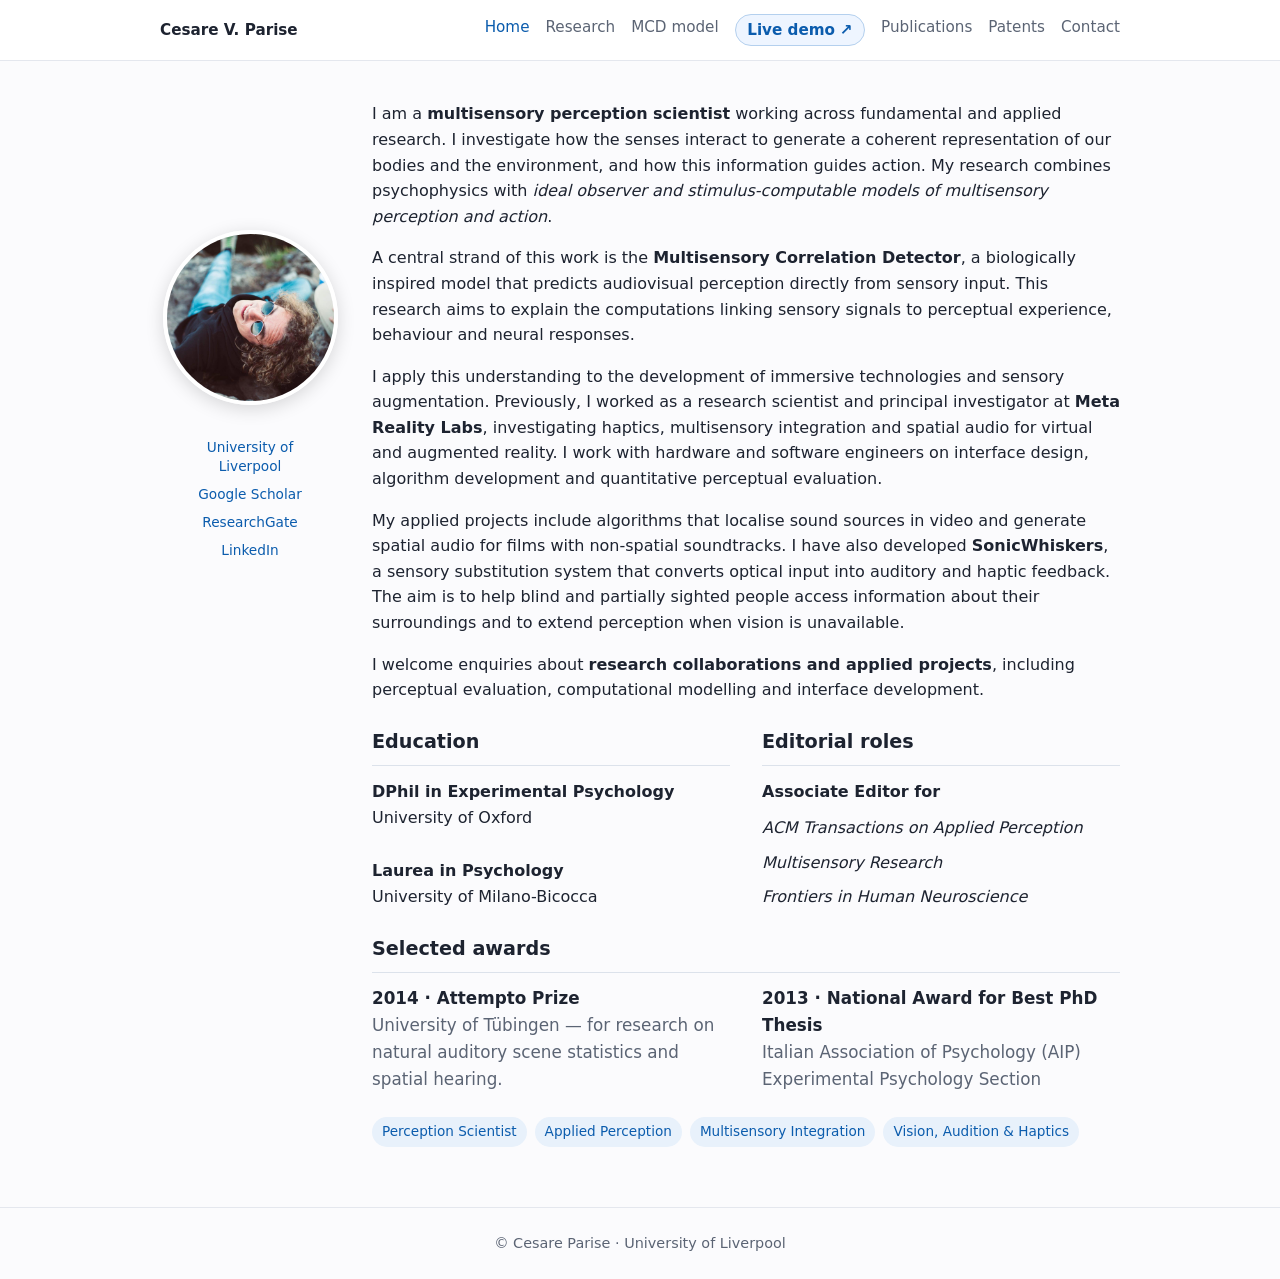
==== commit 115b672d: "Publish live MCD demo and audiovisual synchrony chart" ====
--- a/index.html
+++ b/index.html
@@ -629,6 +629,81 @@
   #page-model * { scroll-behavior: auto; }
 }
 
+
+
+/* ===== LIVE MCD DEMONSTRATION: prominent links only =====
+   Scoped to the menu, Home and MCD model pages; other pages are unchanged. */
+nav a.nav-live-mcd {
+  display: inline-flex;
+  align-items: center;
+  gap: 0.3rem;
+  padding: 0.26rem 0.72rem;
+  border: 1px solid #b4d0ee;
+  border-radius: 999px;
+  background: #eef5ff;
+  color: var(--accent);
+  font-weight: 700;
+  line-height: 1.45;
+  white-space: nowrap;
+}
+nav a.nav-live-mcd:hover,
+nav a.nav-live-mcd:focus-visible {
+  background: #dcecff;
+  border-color: var(--accent);
+}
+nav a.nav-live-mcd:focus-visible,
+#page-model .mcd-live-feature a:focus-visible {
+  outline: 3px solid #72a8e0;
+  outline-offset: 3px;
+}
+
+/* Large feature immediately below the MCD page heading. */
+#page-model .mcd-live-feature {
+  display: grid;
+  grid-template-columns: minmax(0, 1fr) minmax(170px, auto);
+  align-items: center;
+  gap: 1.5rem;
+  margin: 0 0 2.35rem;
+  padding: 1.5rem 1.65rem;
+  border: 1px solid #c8dbf0;
+  border-radius: var(--mcd-radius);
+  background: linear-gradient(125deg, #eef4fb 0%, #f8fbff 100%);
+}
+#page-model .mcd-live-feature .mcd-eyebrow { margin-bottom: 0.45rem; }
+#page-model .mcd-live-feature h2 {
+  margin: 0 0 0.5rem;
+  font-size: clamp(1.22rem, 2.5vw, 1.5rem);
+}
+#page-model .mcd-live-feature p:not(.mcd-eyebrow) {
+  margin: 0;
+  color: var(--muted);
+  font-size: 0.94rem;
+  line-height: 1.55;
+}
+#page-model .mcd-live-feature-actions {
+  display: flex;
+  flex-direction: column;
+  align-items: flex-start;
+  gap: 0.55rem;
+  min-width: 0;
+}
+#page-model .mcd-live-feature-actions .mcd-button { white-space: nowrap; gap: 0.32rem; }
+#page-model .mcd-live-feature-actions small {
+  display: block;
+  max-width: 31ch;
+  font-size: 0.77rem;
+  line-height: 1.45;
+  color: var(--muted);
+}
+@media (max-width: 690px) {
+  #page-model .mcd-live-feature {
+    grid-template-columns: minmax(0, 1fr);
+    gap: 1rem;
+    padding: 1.2rem;
+  }
+  #page-model .mcd-live-feature-actions { align-items: flex-start; }
+}
+
 </style>
 </head>
 <body>
@@ -640,6 +715,7 @@
       <li><a href="#home" data-page="home">Home</a></li>
       <li><a href="#research" data-page="research">Research</a></li>
       <li><a href="#model" data-page="model">MCD model</a></li>
+      <li><a class="nav-live-mcd" href="mcd-live/" target="_blank" rel="noopener noreferrer" aria-label="Open the live MCD demonstration in a new tab">Live demo <span aria-hidden="true">↗</span></a></li>
       <li><a href="#publications" data-page="publications">Publications</a></li>
       <li><a href="#patents" data-page="patents">Patents</a></li>
       <li><a href="#contact" data-page="contact">Contact</a></li>
@@ -1145,8 +1221,21 @@
     <header class="mcd-page-heading">
       <p class="mcd-eyebrow">From sensory signals to perception</p>
       <h1 id="mcd-title">Multisensory Correlation Detector model</h1>
-      <p class="mcd-lead">A biologically inspired model that turns images and sounds into predictions of what we perceive&mdash;and where we look.</p>
+      <p class="mcd-lead">A biologically inspired model that turns movies and sounds into predictions of what we perceive&mdash;and where we look.</p>
     </header>
+
+    <!-- Featured live MCD: placed before the theoretical presentation. -->
+    <section class="mcd-live-feature" aria-labelledby="mcd-live-feature-heading">
+      <div>
+        <p class="mcd-eyebrow">Try the model yourself</p>
+        <h2 id="mcd-live-feature-heading">Run the MCD on your own audiovisual signals</h2>
+        <p>Use a webcam and microphone, or analyse an uploaded movie with sound. Change the temporal filters, introduce audiovisual delays and explore the model's correlation and lag maps as it runs.</p>
+      </div>
+      <div class="mcd-live-feature-actions">
+        <a class="mcd-button mcd-button-primary" href="mcd-live/" target="_blank" rel="noopener noreferrer">Launch the live demo <span aria-hidden="true">↗</span></a>
+        <small>Runs in your browser. Your video and audio are processed locally; camera and microphone use requires permission.</small>
+      </div>
+    </section>
 
     <div class="mcd-hero">
       <div class="mcd-hero-copy">
@@ -1188,7 +1277,7 @@
 
     <section class="mcd-section" id="mcd-concept" aria-labelledby="mcd-concept-heading">
       <p class="mcd-eyebrow">The gap</p>
-      <h2 id="mcd-concept-heading">What perception achieves is not yet how it works</h2>
+      <h2 id="mcd-concept-heading">From what perception computes to how it computes it</h2>
       <div class="mcd-prose">
         <p>Multisensory research has been strongly shaped by ideal-observer models, particularly maximum-likelihood estimation and Bayesian causal inference. In David Marr&rsquo;s terms, these are primarily <strong>computational-level accounts</strong>: they explain the goals of perception, such as obtaining reliable estimates and deciding which signals belong together.</p>
         <p>Their success leaves an important question open. <strong>How are these computations performed on the sensory stream?</strong> The influential cue-integration models typically begin with quantities such as location, reliability or audiovisual delay. Biological systems must first extract useful information from changing light and sound.</p>
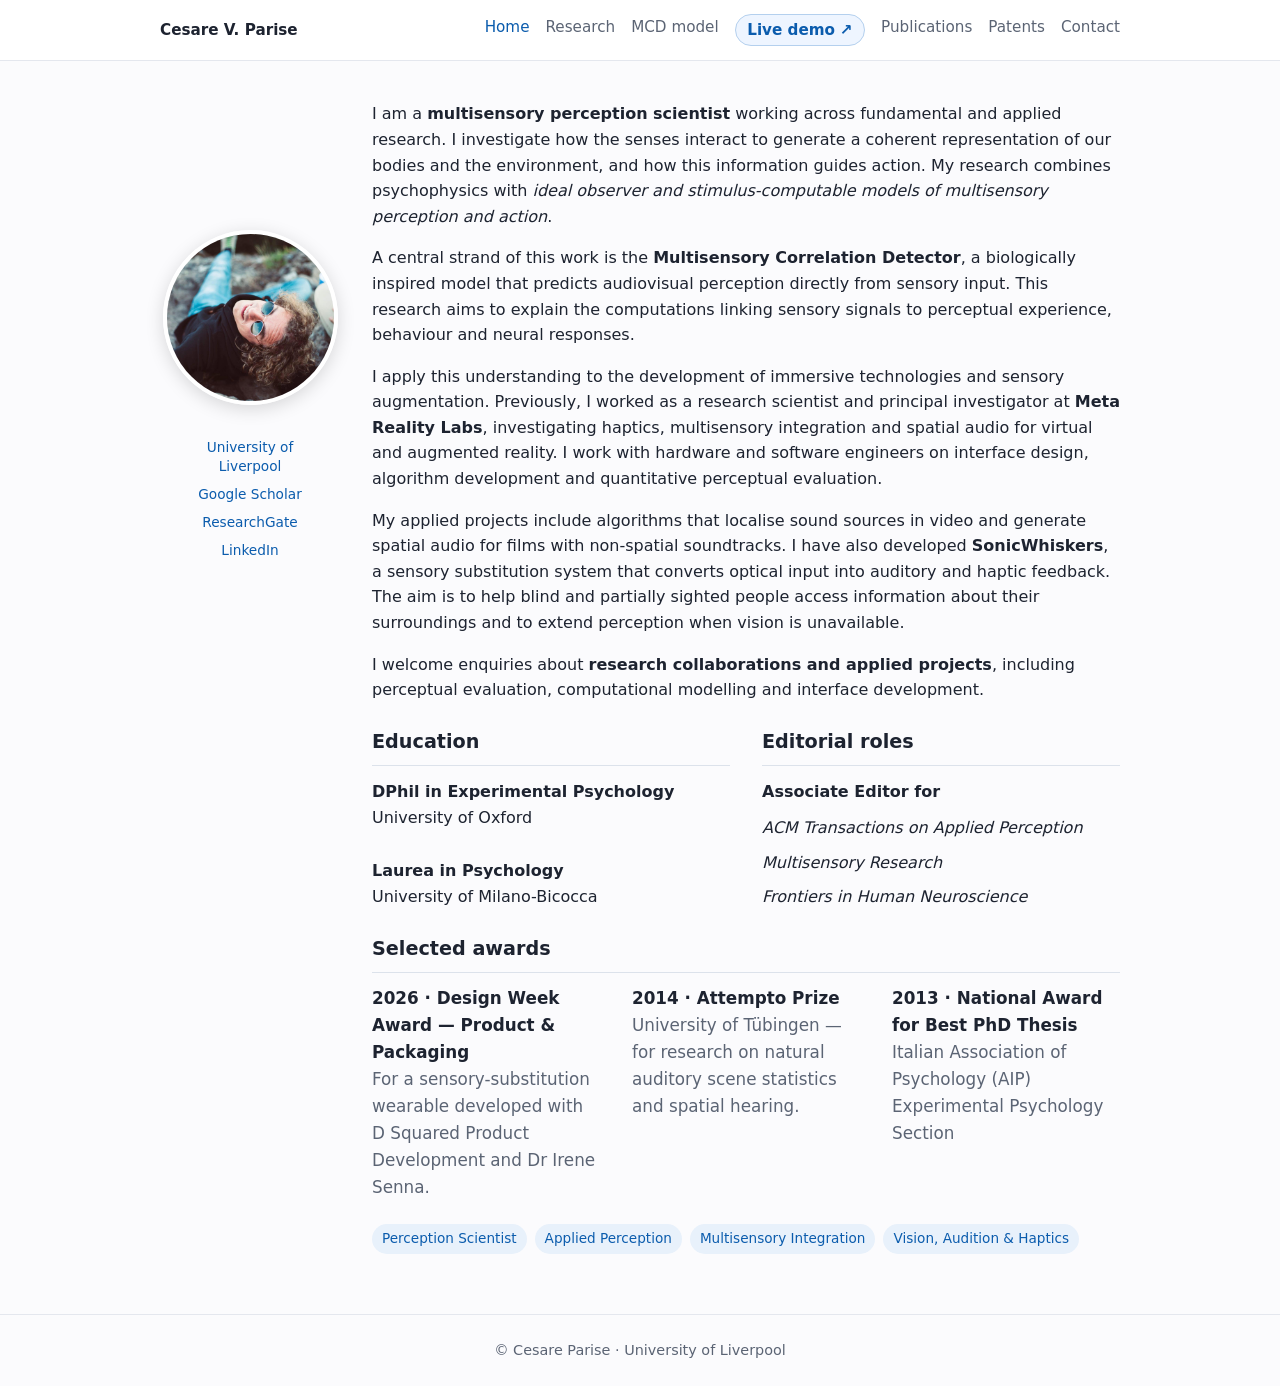
==== commit df731147: "added mew prize" ====
--- a/index.html
+++ b/index.html
@@ -186,7 +186,7 @@
 #page-home .home-awards {
   grid-area: awards;
   display: grid;
-  grid-template-columns: repeat(2, minmax(0, 1fr));
+  grid-template-columns: repeat(3, minmax(0, 1fr));
   column-gap: 2rem;
   row-gap: 0.8rem;
   width: 100%;
@@ -876,6 +876,16 @@
 
   <p>
     <strong>
+      2026 &middot;
+      <a href="https://www.designweek.co.uk/winners-announced-design-week-awards-2026-north-west-edition/"
+         target="_blank"
+         rel="noopener noreferrer">Design Week Award &mdash; Product &amp; Packaging</a>
+    </strong><br>
+    For a sensory-substitution wearable developed with D Squared Product Development and Dr Irene Senna.
+  </p>
+
+  <p>
+    <strong>
       2014 &middot;
       <a href="https://uni-tuebingen.de/newsfullview-landingpage/article/attempto-preis-fuer-junge-neurowissenschaftler/"
          target="_blank"
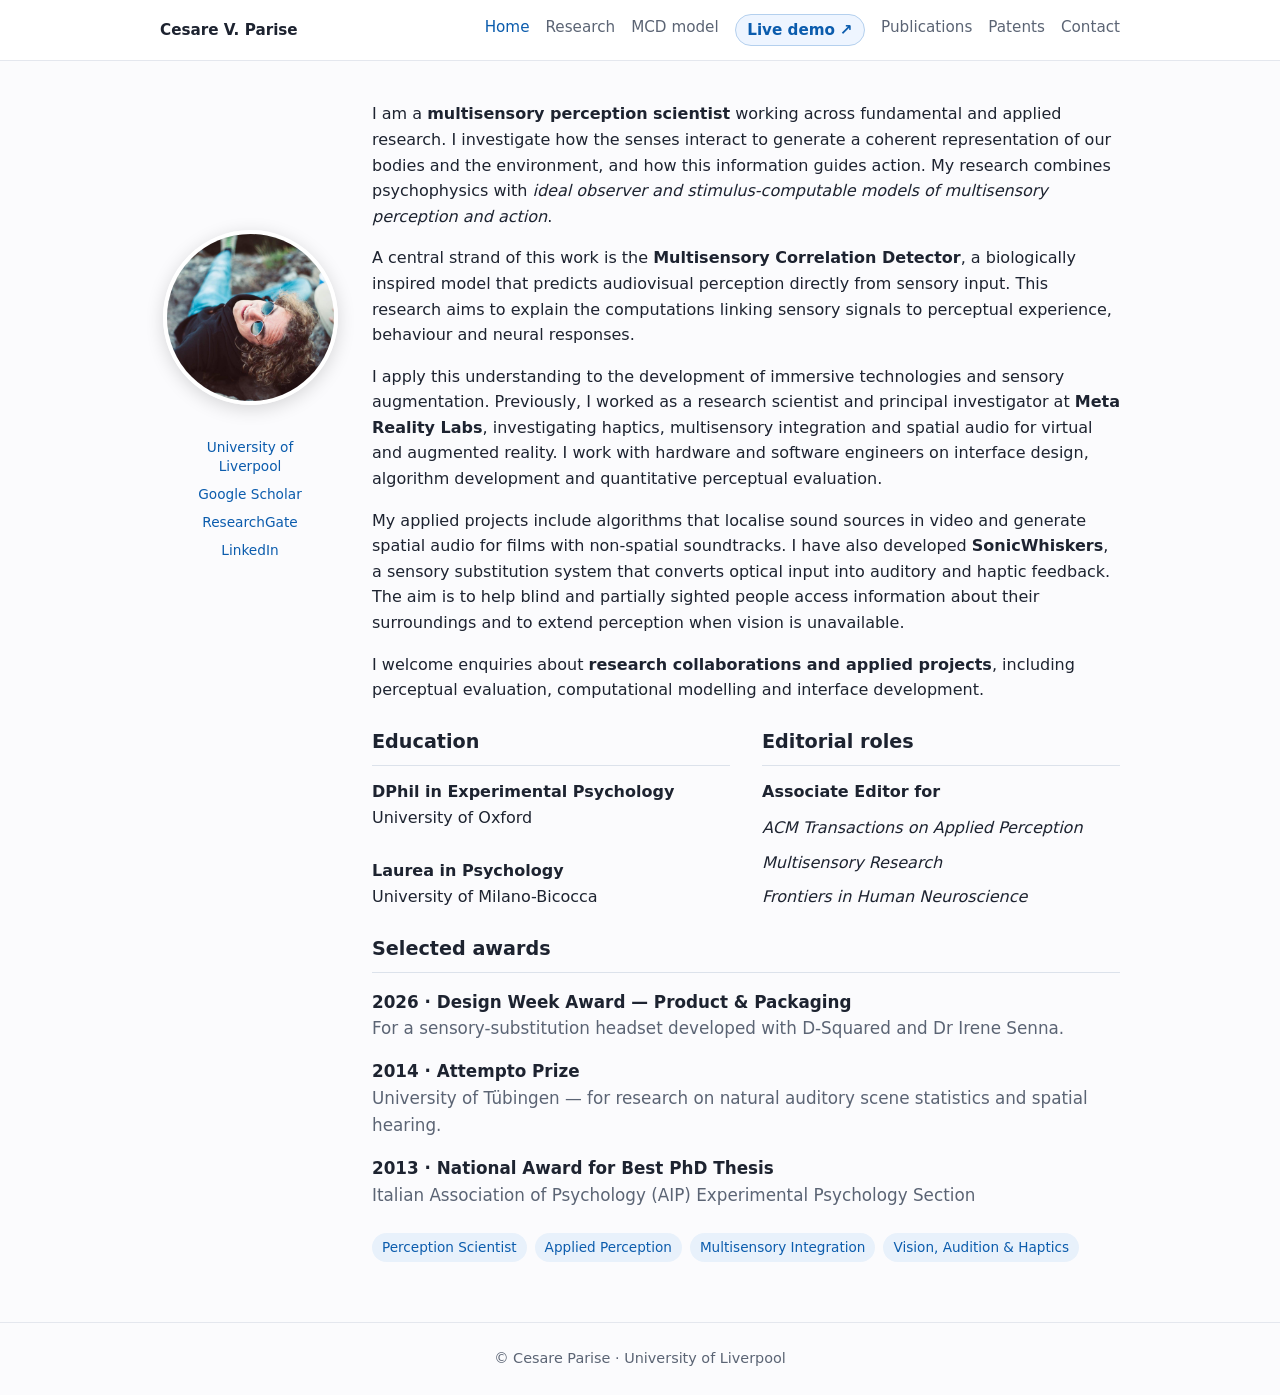
==== commit 34225d9f: "edited new prize" ====
--- a/index.html
+++ b/index.html
@@ -186,9 +186,8 @@
 #page-home .home-awards {
   grid-area: awards;
   display: grid;
-  grid-template-columns: repeat(3, minmax(0, 1fr));
-  column-gap: 2rem;
-  row-gap: 0.8rem;
+  grid-template-columns: 1fr;
+  row-gap: 1rem;
   width: 100%;
   min-width: 0;
   align-items: start;
@@ -881,7 +880,7 @@
          target="_blank"
          rel="noopener noreferrer">Design Week Award &mdash; Product &amp; Packaging</a>
     </strong><br>
-    For a sensory-substitution wearable developed with D Squared Product Development and Dr Irene Senna.
+    For a sensory-substitution headset developed with D-Squared and Dr Irene Senna.
   </p>
 
   <p>
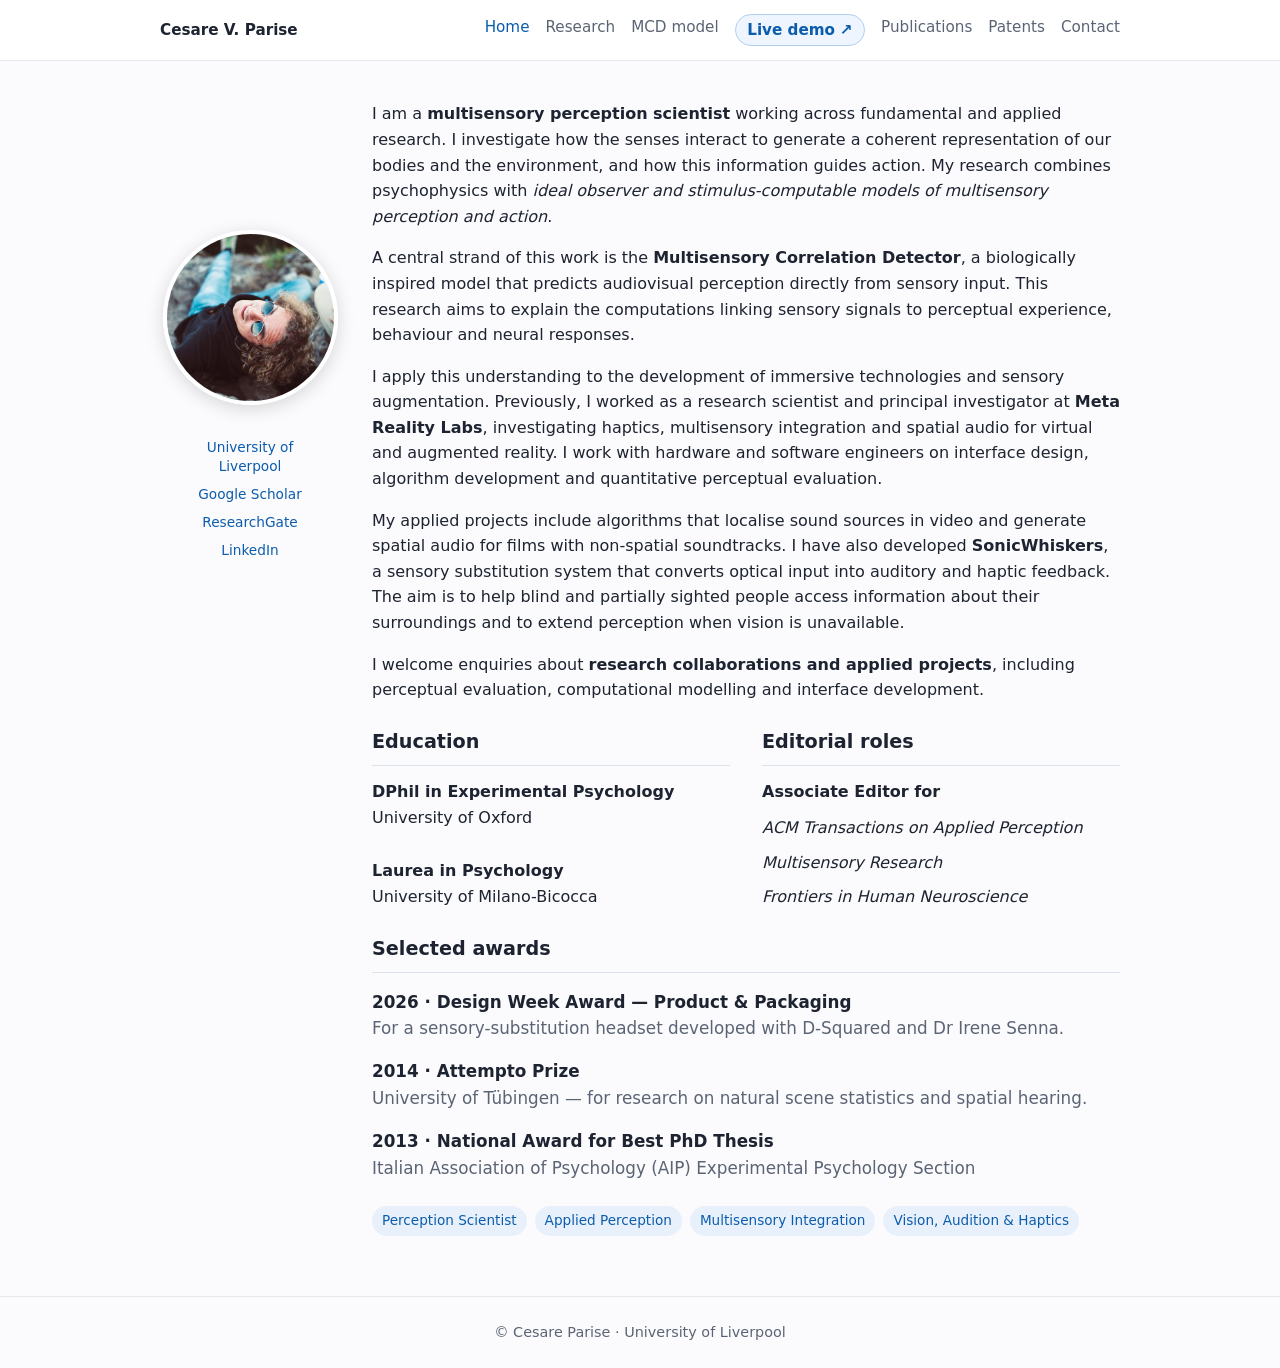
==== commit 0e561733: "updated prize fonts" ====
--- a/index.html
+++ b/index.html
@@ -890,8 +890,7 @@
          target="_blank"
          rel="noopener noreferrer">Attempto Prize</a>
     </strong><br>
-    University of Tübingen — for research on natural auditory
-    scene statistics and spatial hearing.
+    University of Tübingen — for research on natural scene statistics and spatial hearing.
   </p>
 
   <p>
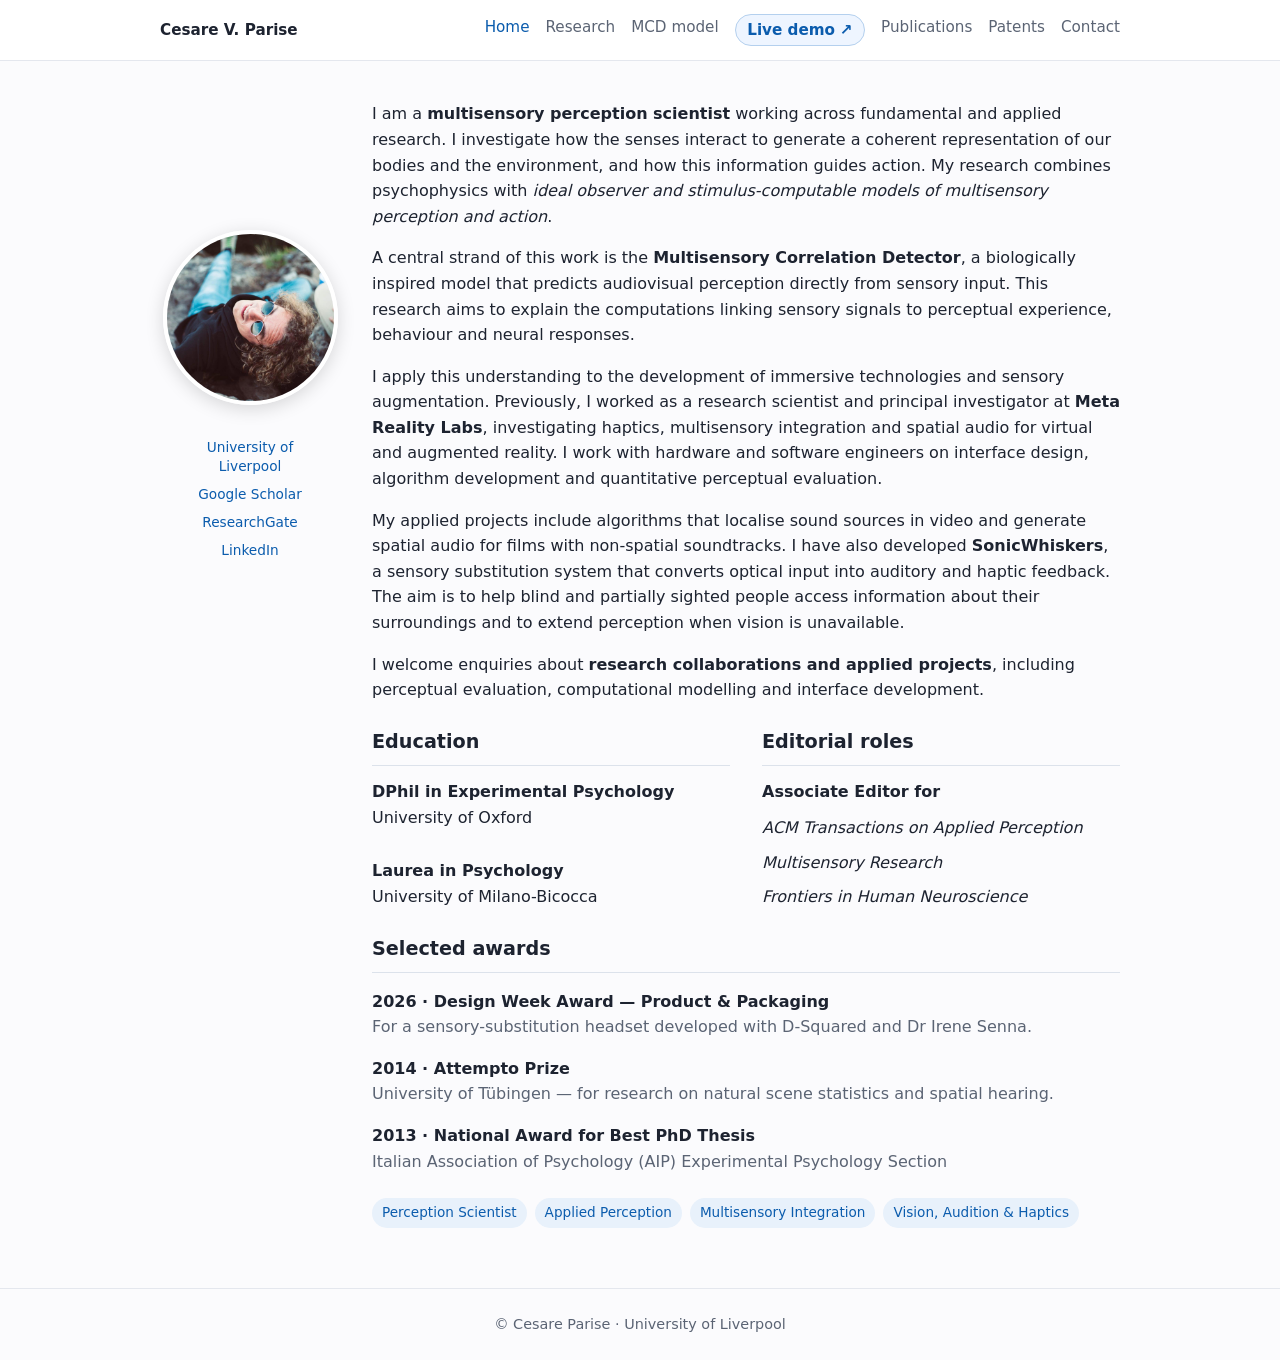
==== commit 3fe9489b: "fix style" ====
--- a/index.html
+++ b/index.html
@@ -203,7 +203,7 @@
 
 #page-home .home-awards p {
   margin: 0;
-  font-size: 1.05rem;
+  font-size: 1rem;
   line-height: 1.6;
   color: var(--muted);
   min-width: 0;
